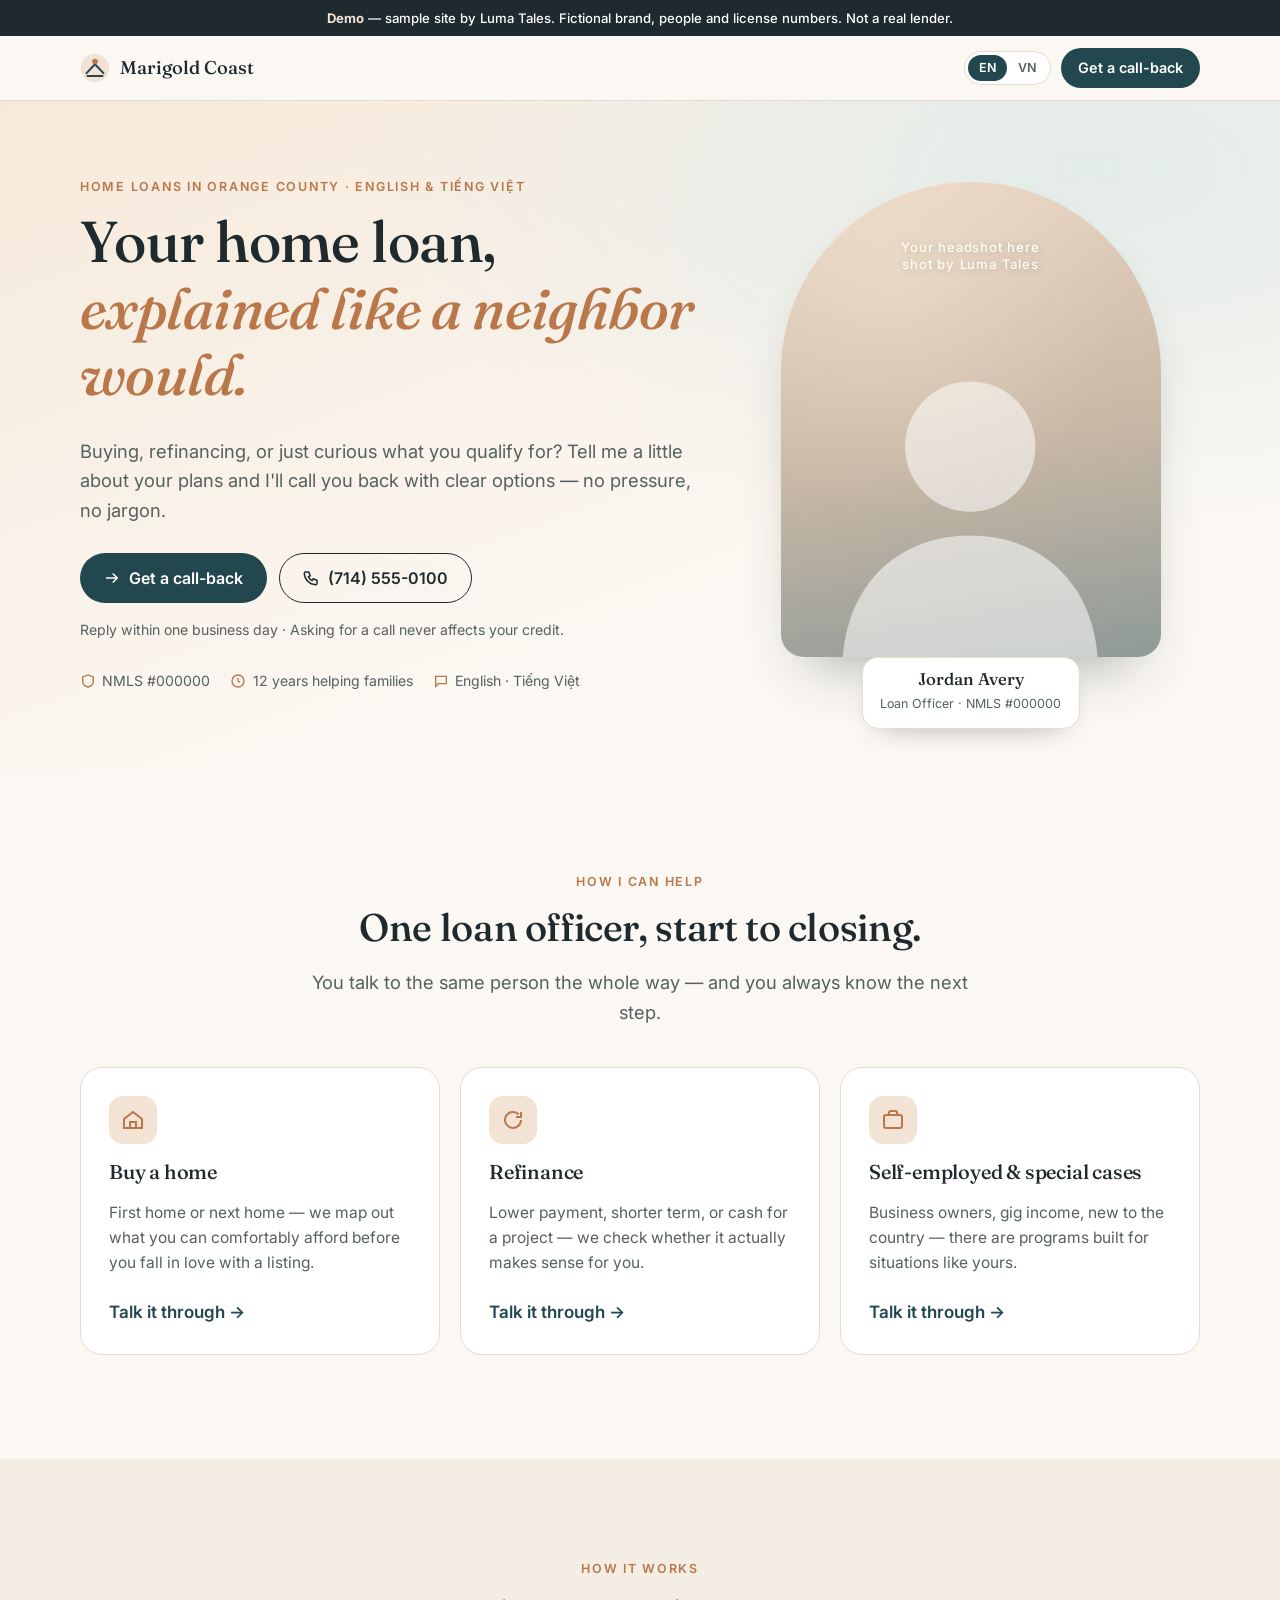
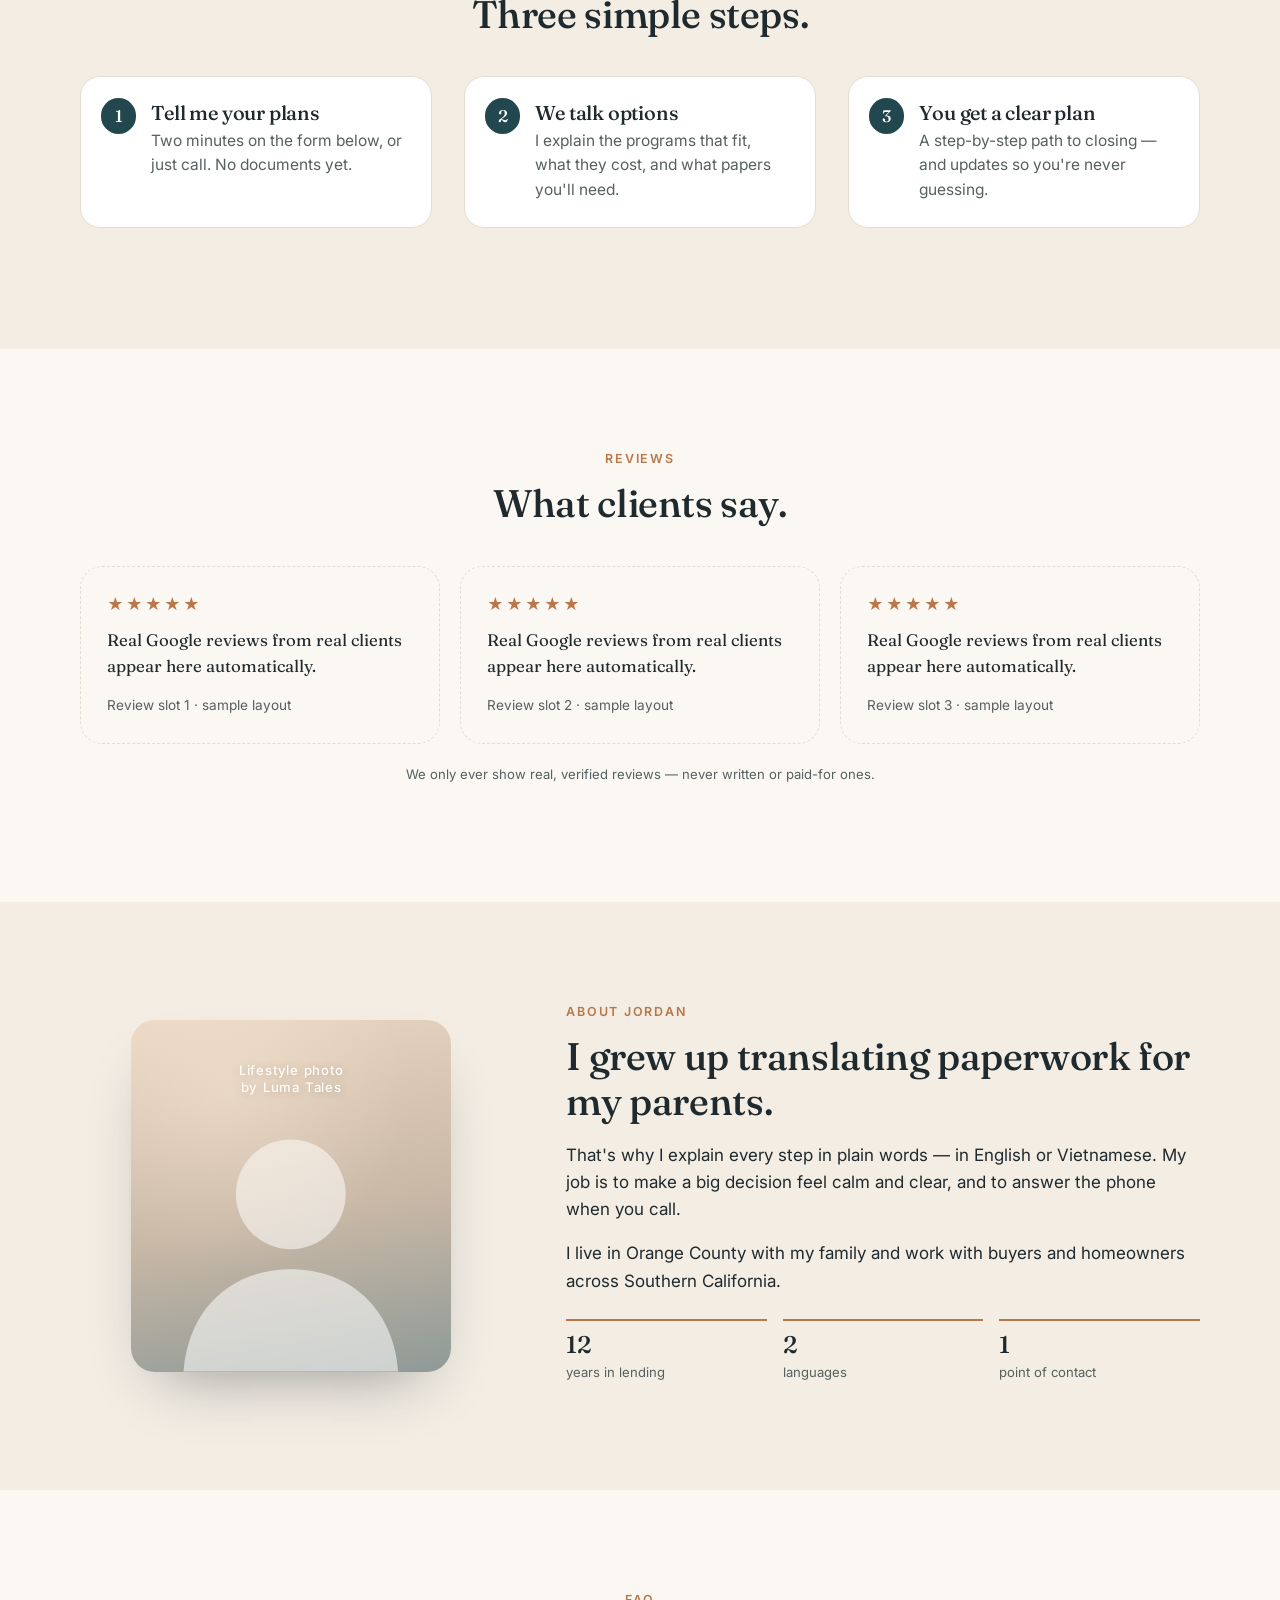
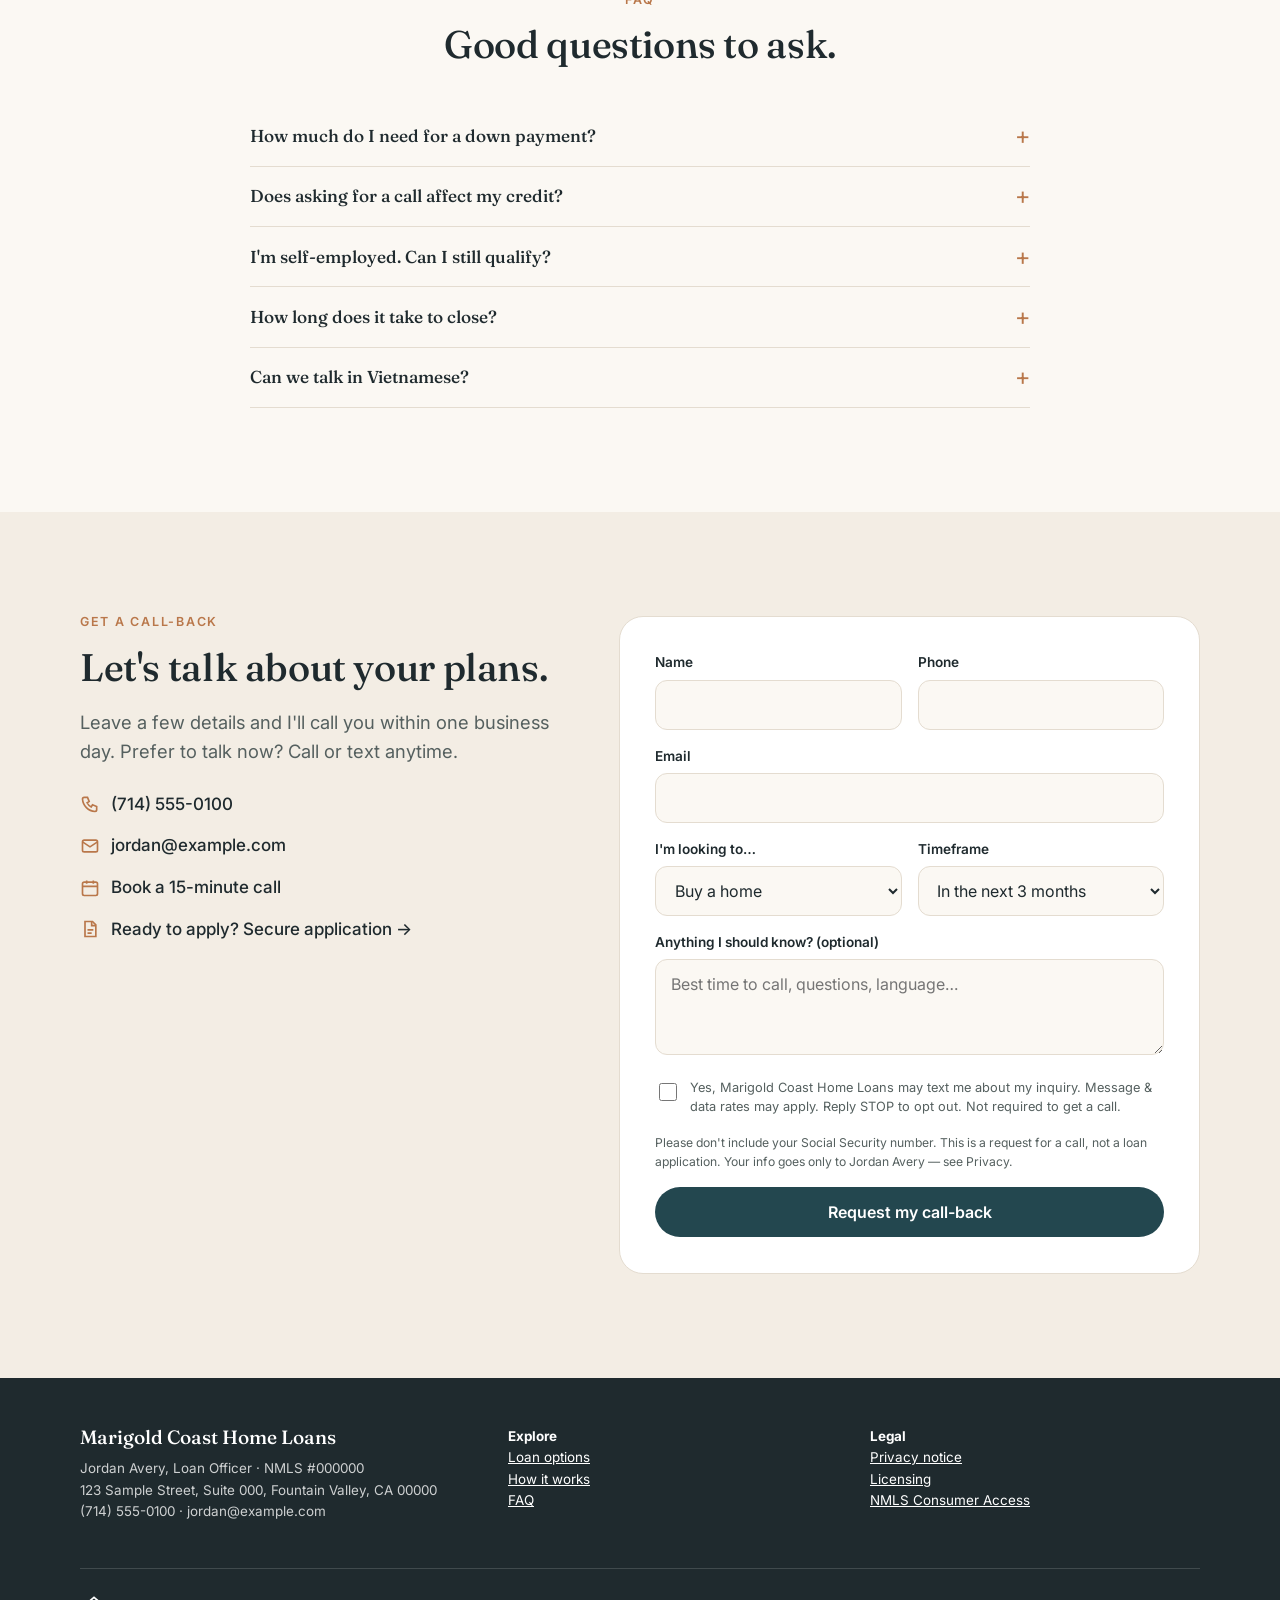
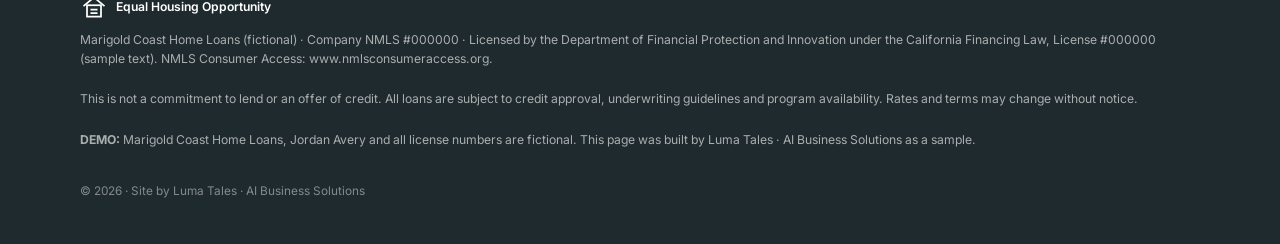
==== public/index.html @ db177642 "Serve as static assets from public/ (wrangler.jsonc) Co-Authored-By: Claude Fable 5.1 <noreply@anthr" ====
<!DOCTYPE html>
<html lang="en" data-theme="coast" data-demo="true">
<head>
<meta charset="utf-8">
<meta name="viewport" content="width=device-width, initial-scale=1">
<title>Demo — Mortgage Loan Officer Landing Page | Luma Tales Website Studio</title>
<meta name="description" content="Sample mortgage loan officer landing page built by Luma Tales · AI Business Solutions. Fictional brand, for demonstration only.">
<meta name="robots" content="noindex, nofollow">
<meta name="author" content="Luma Tales · AI Business Solutions">
<meta name="copyright" content="© 2026 Luma Tales">
<meta property="og:title" content="Demo mortgage landing page — Luma Tales Website Studio">
<meta property="og:description" content="Sample site for a fictional loan officer. Mobile-first, bilingual, lead-ready.">
<meta name="theme-color" content="#23474F">
<link rel="preconnect" href="https://fonts.googleapis.com">
<link rel="preconnect" href="https://fonts.gstatic.com" crossorigin>
<link rel="stylesheet" href="https://fonts.googleapis.com/css2?family=Fraunces:ital,opsz,wght@0,9..144,400;0,9..144,500;1,9..144,400&family=Inter:wght@400;500;600&display=swap">
<link rel="stylesheet" href="assets/luma-kit.css">
<script type="application/ld+json">
{"@context":"https://schema.org","@type":"FAQPage","mainEntity":[
 {"@type":"Question","name":"How much do I need for a down payment?","acceptedAnswer":{"@type":"Answer","text":"It depends on the loan program. Some programs allow low down payments for qualified buyers; we compare options on a call."}},
 {"@type":"Question","name":"Does a call-back request affect my credit?","acceptedAnswer":{"@type":"Answer","text":"No. Asking for a call does not pull your credit."}},
 {"@type":"Question","name":"I'm self-employed. Can I still qualify?","acceptedAnswer":{"@type":"Answer","text":"Often, yes. There are programs designed for business owners and non-traditional income."}}
]}
</script>
</head>
<body class="has-action-bar">

<div class="demo-banner" role="note"><strong>Demo</strong> — sample site by Luma Tales. Fictional brand, people and license numbers. Not a real lender.</div>

<!-- ========== HEADER ========== -->
<header class="site-header">
  <div class="wrap">
    <a class="logo" href="#top" aria-label="Marigold Coast Home Loans — home">
      <svg viewBox="0 0 32 32" fill="none" aria-hidden="true"><circle cx="16" cy="16" r="15" fill="#F2E3D5"/><path d="M7 21.5 16 12l9 9.5" stroke="#23474F" stroke-width="2.2" stroke-linecap="round" stroke-linejoin="round"/><circle cx="16" cy="9" r="3" fill="#B9774A"/><path d="M8 24.5h16" stroke="#23474F" stroke-width="2.2" stroke-linecap="round"/></svg>
      <span>Marigold Coast</span>
    </a>
    <div class="header-actions">
      <div class="lang-toggle" role="group" aria-label="Language">
        <button type="button" data-lang="en" aria-pressed="true">EN</button>
        <button type="button" data-lang="vi" aria-pressed="false">VN</button>
      </div>
      <a class="btn btn--primary btn--sm" href="#contact" data-track="cta_callback" data-place="header" data-i18n="nav_cta">Get a call-back</a>
    </div>
  </div>
</header>

<main id="top">
<!-- ========== HERO ========== -->
<section class="hero">
  <div class="wrap">
    <div>
      <span class="eyebrow" data-i18n="hero_eyebrow">Home loans in Orange County · English &amp; Tiếng Việt</span>
      <h1 data-i18n="hero_h1">Your home loan, <em>explained like a neighbor would.</em></h1>
      <p class="lead" data-i18n="hero_lead">Buying, refinancing, or just curious what you qualify for? Tell me a little about your plans and I'll call you back with clear options — no pressure, no jargon.</p>
      <div class="btn-row">
        <a class="btn btn--primary" href="#contact" data-track="cta_callback" data-place="hero">
          <svg viewBox="0 0 24 24" fill="none" stroke="currentColor" stroke-width="2" aria-hidden="true"><path d="M4 12h14M13 6l6 6-6 6"/></svg>
          <span data-i18n="cta_callback">Get a call-back</span>
        </a>
        <a class="btn btn--ghost" href="tel:+17145550100" data-track="call" data-place="hero">
          <svg viewBox="0 0 24 24" fill="none" stroke="currentColor" stroke-width="2" aria-hidden="true"><path d="M5 4h4l2 5-2.5 1.5a11 11 0 0 0 5 5L15 13l5 2v4a2 2 0 0 1-2 2A16 16 0 0 1 3 6a2 2 0 0 1 2-2"/></svg>
          <span>(714) 555-0100</span>
        </a>
      </div>
      <p class="hero-note" data-i18n="hero_note">Reply within one business day · Asking for a call never affects your credit.</p>
      <div class="trust-row">
        <span><svg viewBox="0 0 24 24" fill="none" stroke="currentColor" stroke-width="2" aria-hidden="true"><path d="M12 3 4 6v6c0 5 3.5 8 8 9 4.5-1 8-4 8-9V6z"/></svg> NMLS #000000</span>
        <span><svg viewBox="0 0 24 24" fill="none" stroke="currentColor" stroke-width="2" aria-hidden="true"><circle cx="12" cy="12" r="9"/><path d="M12 7v5l3 2"/></svg> <span data-i18n="trust_years">12 years helping families</span></span>
        <span><svg viewBox="0 0 24 24" fill="none" stroke="currentColor" stroke-width="2" aria-hidden="true"><path d="M4 5h16v11H8l-4 4z"/></svg> English · Tiếng Việt</span>
      </div>
    </div>

    <div class="portrait-wrap">
      <div class="portrait" role="img" aria-label="Headshot placeholder — photographed by Luma Tales">
        <div class="ph">
          <svg viewBox="0 0 200 220" fill="currentColor" aria-hidden="true"><circle cx="100" cy="78" r="44"/><path d="M14 220c4-52 40-82 86-82s82 30 86 82z"/></svg>
        </div>
        <div class="ph-label" data-i18n="ph_label">Your headshot here<br>shot by Luma Tales</div>
      </div>
      <div class="name-card"><strong>Jordan Avery</strong><small data-i18n="name_role">Loan Officer · NMLS #000000</small></div>
    </div>
  </div>
</section>

<!-- ========== SERVICES ========== -->
<section class="section" id="services">
  <div class="wrap">
    <div class="center reveal">
      <span class="eyebrow" data-i18n="svc_eyebrow">How I can help</span>
      <h2 data-i18n="svc_h2">One loan officer, start to closing.</h2>
      <p class="lead" data-i18n="svc_lead">You talk to the same person the whole way — and you always know the next step.</p>
    </div>
    <div class="cards">
      <article class="card reveal">
        <div class="icon"><svg viewBox="0 0 24 24" fill="none" stroke="currentColor" stroke-width="2" aria-hidden="true"><path d="M3 11 12 4l9 7v9H3z"/><path d="M9 20v-6h6v6"/></svg></div>
        <h3 data-i18n="c1_h">Buy a home</h3>
        <p data-i18n="c1_p">First home or next home — we map out what you can comfortably afford before you fall in love with a listing.</p>
        <a href="#contact" data-track="card_buy" data-i18n="c_link">Talk it through →</a>
      </article>
      <article class="card reveal">
        <div class="icon"><svg viewBox="0 0 24 24" fill="none" stroke="currentColor" stroke-width="2" aria-hidden="true"><path d="M20 12a8 8 0 1 1-2.3-5.7"/><path d="M20 4v5h-5"/></svg></div>
        <h3 data-i18n="c2_h">Refinance</h3>
        <p data-i18n="c2_p">Lower payment, shorter term, or cash for a project — we check whether it actually makes sense for you.</p>
        <a href="#contact" data-track="card_refi" data-i18n="c_link">Talk it through →</a>
      </article>
      <article class="card reveal">
        <div class="icon"><svg viewBox="0 0 24 24" fill="none" stroke="currentColor" stroke-width="2" aria-hidden="true"><rect x="3" y="7" width="18" height="13" rx="2"/><path d="M8 7V5a2 2 0 0 1 2-2h4a2 2 0 0 1 2 2v2"/></svg></div>
        <h3 data-i18n="c3_h">Self-employed &amp; special cases</h3>
        <p data-i18n="c3_p">Business owners, gig income, new to the country — there are programs built for situations like yours.</p>
        <a href="#contact" data-track="card_self" data-i18n="c_link">Talk it through →</a>
      </article>
    </div>
  </div>
</section>

<!-- ========== HOW IT WORKS ========== -->
<section class="section section--alt" id="how">
  <div class="wrap">
    <div class="center reveal">
      <span class="eyebrow" data-i18n="how_eyebrow">How it works</span>
      <h2 data-i18n="how_h2">Three simple steps.</h2>
    </div>
    <ol class="steps">
      <li class="reveal"><h3 data-i18n="s1_h">Tell me your plans</h3><p data-i18n="s1_p">Two minutes on the form below, or just call. No documents yet.</p></li>
      <li class="reveal"><h3 data-i18n="s2_h">We talk options</h3><p data-i18n="s2_p">I explain the programs that fit, what they cost, and what papers you'll need.</p></li>
      <li class="reveal"><h3 data-i18n="s3_h">You get a clear plan</h3><p data-i18n="s3_p">A step-by-step path to closing — and updates so you're never guessing.</p></li>
    </ol>
  </div>
</section>

<!-- ========== REVIEWS ========== -->
<section class="section" id="reviews">
  <div class="wrap">
    <div class="center reveal">
      <span class="eyebrow" data-i18n="rev_eyebrow">Reviews</span>
      <h2 data-i18n="rev_h2">What clients say.</h2>
    </div>
    <div class="reviews">
      <figure class="review review--placeholder reveal"><div class="stars" aria-hidden="true">★★★★★</div><blockquote data-i18n="rev_ph">Real Google reviews from real clients appear here automatically.</blockquote><figcaption data-i18n="rev_cap">Review slot 1 · sample layout</figcaption></figure>
      <figure class="review review--placeholder reveal"><div class="stars" aria-hidden="true">★★★★★</div><blockquote data-i18n="rev_ph">Real Google reviews from real clients appear here automatically.</blockquote><figcaption data-i18n="rev_cap2">Review slot 2 · sample layout</figcaption></figure>
      <figure class="review review--placeholder reveal"><div class="stars" aria-hidden="true">★★★★★</div><blockquote data-i18n="rev_ph">Real Google reviews from real clients appear here automatically.</blockquote><figcaption data-i18n="rev_cap3">Review slot 3 · sample layout</figcaption></figure>
    </div>
    <p class="review-note center" data-i18n="rev_note">We only ever show real, verified reviews — never written or paid-for ones.</p>
  </div>
</section>

<!-- ========== ABOUT ========== -->
<section class="section section--alt" id="about">
  <div class="wrap about">
    <div class="portrait reveal" role="img" aria-label="Second photo placeholder">
      <div class="ph"><svg viewBox="0 0 200 220" fill="currentColor" aria-hidden="true"><circle cx="100" cy="78" r="44"/><path d="M14 220c4-52 40-82 86-82s82 30 86 82z"/></svg></div>
      <div class="ph-label" data-i18n="ph_label2">Lifestyle photo<br>by Luma Tales</div>
    </div>
    <div class="reveal">
      <span class="eyebrow" data-i18n="about_eyebrow">About Jordan</span>
      <h2 data-i18n="about_h2">I grew up translating paperwork for my parents.</h2>
      <p data-i18n="about_p1">That's why I explain every step in plain words — in English or Vietnamese. My job is to make a big decision feel calm and clear, and to answer the phone when you call.</p>
      <p data-i18n="about_p2">I live in Orange County with my family and work with buyers and homeowners across Southern California.</p>
      <div class="facts">
        <div><strong>12</strong><span data-i18n="f1">years in lending</span></div>
        <div><strong>2</strong><span data-i18n="f2">languages</span></div>
        <div><strong>1</strong><span data-i18n="f3">point of contact</span></div>
      </div>
    </div>
  </div>
</section>

<!-- ========== FAQ ========== -->
<section class="section" id="faq">
  <div class="wrap">
    <div class="center reveal">
      <span class="eyebrow">FAQ</span>
      <h2 data-i18n="faq_h2">Good questions to ask.</h2>
    </div>
    <div class="faq">
      <details><summary data-i18n="q1">How much do I need for a down payment?</summary><p data-i18n="a1">It depends on the loan program. Some programs allow low down payments for qualified buyers. We'll compare your options on a short call.</p></details>
      <details><summary data-i18n="q2">Does asking for a call affect my credit?</summary><p data-i18n="a2">No. Requesting a call-back doesn't pull your credit. If you decide to apply later, I'll tell you before anything is checked.</p></details>
      <details><summary data-i18n="q3">I'm self-employed. Can I still qualify?</summary><p data-i18n="a3">Often, yes. There are programs designed for business owners and non-traditional income. Bring your questions — we'll sort out what's realistic.</p></details>
      <details><summary data-i18n="q4">How long does it take to close?</summary><p data-i18n="a4">Many purchases close in about 30 days once a complete file is in, but every file is different. You'll get a timeline on day one.</p></details>
      <details><summary data-i18n="q5">Can we talk in Vietnamese?</summary><p data-i18n="a5">Yes — every call, email and document walkthrough can be in Vietnamese or English, whichever you prefer.</p></details>
    </div>
  </div>
</section>

<!-- ========== CONTACT ========== -->
<section class="section section--alt" id="contact">
  <div class="wrap contact">
    <div class="reveal">
      <span class="eyebrow" data-i18n="ct_eyebrow">Get a call-back</span>
      <h2 data-i18n="ct_h2">Let's talk about your plans.</h2>
      <p class="lead" data-i18n="ct_lead">Leave a few details and I'll call you within one business day. Prefer to talk now? Call or text anytime.</p>
      <div class="contact-direct">
        <a href="tel:+17145550100" data-track="call" data-place="contact"><svg viewBox="0 0 24 24" fill="none" stroke="currentColor" stroke-width="2" aria-hidden="true"><path d="M5 4h4l2 5-2.5 1.5a11 11 0 0 0 5 5L15 13l5 2v4a2 2 0 0 1-2 2A16 16 0 0 1 3 6a2 2 0 0 1 2-2"/></svg>(714) 555-0100</a>
        <a href="mailto:jordan@example.com" data-track="email" data-place="contact"><svg viewBox="0 0 24 24" fill="none" stroke="currentColor" stroke-width="2" aria-hidden="true"><rect x="3" y="5" width="18" height="14" rx="2"/><path d="m3 7 9 6 9-6"/></svg>jordan@example.com</a>
        <a href="#contact" data-track="book" data-place="contact"><svg viewBox="0 0 24 24" fill="none" stroke="currentColor" stroke-width="2" aria-hidden="true"><rect x="3" y="5" width="18" height="16" rx="2"/><path d="M3 10h18M8 3v4M16 3v4"/></svg><span data-i18n="book">Book a 15-minute call</span></a>
        <a href="#contact" data-track="apply" data-place="contact"><svg viewBox="0 0 24 24" fill="none" stroke="currentColor" stroke-width="2" aria-hidden="true"><path d="M6 3h9l4 4v14H6z"/><path d="M14 3v5h5M9 13h7M9 17h5"/></svg><span data-i18n="apply">Ready to apply? Secure application →</span></a>
      </div>
    </div>

    <form class="form reveal" data-luma-form action="https://api.web3forms.com/submit" method="POST" novalidate
          data-ok="Thanks — Jordan will call you within one business day." data-err="Something went wrong. Please call (714) 555-0100.">
      <input type="hidden" name="access_key" value="DEMO">
      <input type="hidden" name="subject" value="New website lead — Marigold Coast (demo)">
      <div class="hp" aria-hidden="true"><input type="text" name="botcheck" tabindex="-1" autocomplete="off"></div>
      <div class="row">
        <div class="field"><label for="f-name" data-i18n="l_name">Name</label><input id="f-name" name="name" autocomplete="name" required></div>
        <div class="field"><label for="f-phone" data-i18n="l_phone">Phone</label><input id="f-phone" name="phone" type="tel" autocomplete="tel" required></div>
      </div>
      <div class="field"><label for="f-email" data-i18n="l_email">Email</label><input id="f-email" name="email" type="email" autocomplete="email" required></div>
      <div class="row">
        <div class="field"><label for="f-goal" data-i18n="l_goal">I'm looking to…</label>
          <select id="f-goal" name="goal">
            <option value="buy" data-i18n="o_buy">Buy a home</option>
            <option value="refinance" data-i18n="o_refi">Refinance</option>
            <option value="exploring" data-i18n="o_explore">Just exploring</option>
          </select></div>
        <div class="field"><label for="f-when" data-i18n="l_when">Timeframe</label>
          <select id="f-when" name="timeframe">
            <option data-i18n="o_now">In the next 3 months</option>
            <option data-i18n="o_later">3–6 months</option>
            <option data-i18n="o_unsure">Not sure yet</option>
          </select></div>
      </div>
      <div class="field"><label for="f-msg" data-i18n="l_msg">Anything I should know? (optional)</label><textarea id="f-msg" name="message" data-i18n-ph="ph_msg" placeholder="Best time to call, questions, language…"></textarea></div>
      <label class="check"><input type="checkbox" name="sms_consent" value="yes"><span data-i18n="tcpa">Yes, Marigold Coast Home Loans may text me about my inquiry. Message &amp; data rates may apply. Reply STOP to opt out. Not required to get a call.</span></label>
      <p class="fine" data-i18n="form_fine">Please don't include your Social Security number. This is a request for a call, not a loan application. Your info goes only to Jordan Avery — see Privacy.</p>
      <button class="btn btn--primary" type="submit" data-i18n="submit">Request my call-back</button>
      <div class="form-status" aria-live="polite"></div>
    </form>
  </div>
</section>
</main>

<!-- ========== FOOTER (mortgage compliance template) ========== -->
<footer class="site-footer">
  <div class="wrap">
    <div class="footer-grid">
      <div>
        <div class="footer-brand">Marigold Coast Home Loans</div>
        <p>Jordan Avery, Loan Officer · NMLS #000000<br>123 Sample Street, Suite 000, Fountain Valley, CA 00000<br>(714) 555-0100 · jordan@example.com</p>
      </div>
      <div>
        <p><strong style="color:#fff" data-i18n="ft_explore">Explore</strong><br><a href="#services" data-i18n="ft_s">Loan options</a><br><a href="#how" data-i18n="ft_h">How it works</a><br><a href="#faq">FAQ</a></p>
      </div>
      <div>
        <p><strong style="color:#fff" data-i18n="ft_legal">Legal</strong><br><a href="#contact" data-i18n="ft_priv">Privacy notice</a><br><a href="#contact" data-i18n="ft_lic">Licensing</a><br><a href="https://www.nmlsconsumeraccess.org" rel="noopener">NMLS Consumer Access</a></p>
      </div>
    </div>
    <div class="compliance">
      <span class="ehl"><svg viewBox="0 0 32 32" fill="none" stroke="currentColor" stroke-width="2" aria-hidden="true"><path d="M4 15 16 5l12 10"/><rect x="8" y="14" width="16" height="13"/><path d="M12 19h8M12 23h8"/></svg> Equal Housing Opportunity</span>
      <p>Marigold Coast Home Loans (fictional) · Company NMLS #000000 · Licensed by the Department of Financial Protection and Innovation under the California Financing Law, License #000000 (sample text). NMLS Consumer Access: www.nmlsconsumeraccess.org.</p>
      <p>This is not a commitment to lend or an offer of credit. All loans are subject to credit approval, underwriting guidelines and program availability. Rates and terms may change without notice.</p>
      <p><strong>DEMO:</strong> Marigold Coast Home Loans, Jordan Avery and all license numbers are fictional. This page was built by Luma Tales · AI Business Solutions as a sample.</p>
    </div>
    <p class="credit">© <span data-year>2026</span> · Site by Luma Tales · AI Business Solutions</p>
  </div>
</footer>

<!-- Sticky mobile actions -->
<nav class="action-bar" aria-label="Quick actions">
  <a class="btn btn--ghost" href="tel:+17145550100" data-track="call" data-place="sticky"><span data-i18n="bar_call">Call</span></a>
  <a class="btn btn--primary" href="#contact" data-track="cta_callback" data-place="sticky"><span data-i18n="bar_cb">Get a call-back</span></a>
</nav>

<script>
/* Vietnamese copy — keys match data-i18n. English stays in the HTML. */
window.LUMA_VI = {
  nav_cta: "Nhờ gọi lại",
  hero_eyebrow: "Vay mua nhà tại Orange County · English &amp; Tiếng Việt",
  hero_h1: "Khoản vay mua nhà, <em>giải thích rõ như người nhà.</em>",
  hero_lead: "Mua nhà, refinance, hay chỉ muốn biết mình đủ điều kiện tới đâu? Để lại vài thông tin, tôi sẽ gọi lại và giải thích các lựa chọn thật rõ ràng — không ép, không thuật ngữ khó hiểu.",
  cta_callback: "Nhờ gọi lại",
  hero_note: "Trả lời trong 1 ngày làm việc · Nhờ gọi lại không ảnh hưởng điểm tín dụng.",
  trust_years: "12 năm đồng hành cùng các gia đình",
  ph_label: "Ảnh chân dung của bạn<br>chụp bởi Luma Tales",
  name_role: "Chuyên viên cho vay · NMLS #000000",
  svc_eyebrow: "Tôi có thể giúp gì",
  svc_h2: "Một người lo cho bạn, từ đầu tới ngày ký.",
  svc_lead: "Bạn làm việc với cùng một người suốt quá trình — và luôn biết bước tiếp theo.",
  c1_h: "Mua nhà", c1_p: "Căn đầu tiên hay căn kế tiếp — tính rõ khả năng chi trả thoải mái trước khi bạn ưng một căn.",
  c2_h: "Refinance", c2_p: "Giảm tiền hàng tháng, rút ngắn kỳ hạn, hay rút tiền làm việc khác — xem có thật sự có lợi cho bạn không.",
  c3_h: "Tự kinh doanh &amp; trường hợp đặc biệt", c3_p: "Chủ tiệm, thu nhập tự do, mới qua Mỹ — có những chương trình dành riêng cho trường hợp như bạn.",
  c_link: "Nói chuyện thử →",
  how_eyebrow: "Cách làm việc", how_h2: "Ba bước đơn giản.",
  s1_h: "Cho biết kế hoạch", s1_p: "Hai phút điền form bên dưới, hoặc gọi luôn. Chưa cần giấy tờ.",
  s2_h: "Bàn các lựa chọn", s2_p: "Tôi giải thích chương trình phù hợp, chi phí, và giấy tờ cần chuẩn bị.",
  s3_h: "Có kế hoạch rõ ràng", s3_p: "Từng bước tới ngày ký — có cập nhật để bạn không phải đoán.",
  rev_eyebrow: "Đánh giá", rev_h2: "Khách hàng nói gì.",
  rev_ph: "Đánh giá Google thật từ khách thật sẽ tự hiện ở đây.",
  rev_cap: "Ô đánh giá 1 · bố cục mẫu", rev_cap2: "Ô đánh giá 2 · bố cục mẫu", rev_cap3: "Ô đánh giá 3 · bố cục mẫu",
  rev_note: "Chúng tôi chỉ hiện đánh giá thật, đã xác minh — không bao giờ viết hộ hay mua.",
  ph_label2: "Ảnh đời thường<br>chụp bởi Luma Tales",
  about_eyebrow: "Về Jordan", about_h2: "Tôi lớn lên bằng việc dịch giấy tờ cho ba mẹ.",
  about_p1: "Vì vậy tôi giải thích từng bước bằng lời dễ hiểu — tiếng Anh hay tiếng Việt đều được. Việc của tôi là làm cho một quyết định lớn trở nên nhẹ nhàng, rõ ràng, và luôn bắt máy khi bạn gọi.",
  about_p2: "Tôi sống ở Orange County cùng gia đình và làm việc với người mua nhà, chủ nhà khắp Nam California.",
  f1: "năm trong ngành", f2: "ngôn ngữ", f3: "người liên lạc duy nhất",
  faq_h2: "Những câu nên hỏi.",
  q1: "Cần bao nhiêu tiền trả trước?", a1: "Tùy chương trình vay. Có chương trình cho phép trả trước ít với người đủ điều kiện. Mình sẽ so sánh các lựa chọn trong một cuộc gọi ngắn.",
  q2: "Nhờ gọi lại có ảnh hưởng điểm tín dụng không?", a2: "Không. Nhờ gọi lại không kéo tín dụng. Nếu sau này bạn quyết định nộp đơn, tôi sẽ báo trước khi kiểm tra gì.",
  q3: "Tôi tự kinh doanh, có vay được không?", a3: "Thường là được. Có chương trình dành cho chủ doanh nghiệp và thu nhập không cố định. Cứ hỏi — mình sẽ xem điều gì thực tế.",
  q4: "Bao lâu thì xong?", a4: "Nhiều hồ sơ mua nhà xong khoảng 30 ngày khi đủ giấy tờ, nhưng mỗi hồ sơ mỗi khác. Bạn sẽ có lịch trình ngay ngày đầu.",
  q5: "Có nói tiếng Việt được không?", a5: "Được — mọi cuộc gọi, email và phần giải thích giấy tờ đều có thể bằng tiếng Việt hoặc tiếng Anh, tùy bạn.",
  ct_eyebrow: "Nhờ gọi lại", ct_h2: "Cùng nói về kế hoạch của bạn.",
  ct_lead: "Để lại vài thông tin, tôi gọi lại trong 1 ngày làm việc. Muốn nói ngay? Gọi hoặc nhắn tin bất cứ lúc nào.",
  book: "Đặt lịch gọi 15 phút", apply: "Sẵn sàng nộp đơn? Đơn bảo mật →",
  l_name: "Họ tên", l_phone: "Điện thoại", l_email: "Email", l_goal: "Tôi muốn…", l_when: "Thời gian",
  o_buy: "Mua nhà", o_refi: "Refinance", o_explore: "Chỉ tìm hiểu", o_now: "Trong 3 tháng tới", o_later: "3–6 tháng", o_unsure: "Chưa chắc",
  l_msg: "Có gì tôi nên biết không? (không bắt buộc)", ph_msg: "Giờ tiện gọi, câu hỏi, ngôn ngữ…",
  tcpa: "Đồng ý, Marigold Coast Home Loans có thể nhắn tin cho tôi về yêu cầu này. Có thể tốn phí tin nhắn/dữ liệu. Trả lời STOP để ngừng. Không bắt buộc để được gọi lại.",
  form_fine: "Xin đừng ghi số An Sinh Xã Hội. Đây là yêu cầu gọi lại, không phải đơn vay. Thông tin chỉ gửi tới Jordan Avery — xem Quyền riêng tư.",
  submit: "Gửi yêu cầu gọi lại",
  ft_explore: "Khám phá", ft_s: "Các loại vay", ft_h: "Cách làm việc", ft_legal: "Pháp lý", ft_priv: "Quyền riêng tư", ft_lic: "Giấy phép",
  bar_call: "Gọi", bar_cb: "Nhờ gọi lại"
};
</script>
<script src="assets/luma-kit.js"></script>
</body>
</html>
---- public/assets/luma-kit.css ----
/* ==========================================================================
   Luma Tales Website Kit — luma-kit.css v1 (30 Oct 2026)
   Reusable blocks for small-business landing pages. Mobile-first.
   Themes: set <html data-theme="coast|classic|sage">. Swap tokens per client.
   ========================================================================== */

/* ---------- 1. Theme tokens ---------- */
:root,
[data-theme="coast"] {            /* Look A — warm, film light-and-airy (Steven's photo look) */
  --bg: #FBF8F3;
  --bg-alt: #F3EDE4;
  --surface: #FFFFFF;
  --ink: #1F2A2E;
  --ink-soft: #55605F;
  --line: #E4DCD0;
  --brand: #23474F;               /* deep sea teal = trust */
  --brand-ink: #FFFFFF;
  --accent: #B9774A;              /* warm sunset clay */
  --accent-soft: #F2E3D5;
  --hero-a: #F6E9DA;
  --hero-b: #E3ECEA;
  --font-display: "Fraunces", Georgia, "Times New Roman", serif;
  --font-body: "Inter", system-ui, -apple-system, "Segoe UI", Roboto, sans-serif;
}
[data-theme="classic"] {          /* Look B — navy + white, banker-classic */
  --bg: #FFFFFF;
  --bg-alt: #F4F6FA;
  --surface: #FFFFFF;
  --ink: #14213D;
  --ink-soft: #4A5568;
  --line: #E2E8F0;
  --brand: #14213D;
  --brand-ink: #FFFFFF;
  --accent: #C9A227;
  --accent-soft: #FBF3D9;
  --hero-a: #EEF2F8;
  --hero-b: #FFFFFF;
}
[data-theme="sage"] {             /* Look C — modern charcoal + sage */
  --bg: #F7F8F5;
  --bg-alt: #ECEFE8;
  --surface: #FFFFFF;
  --ink: #222624;
  --ink-soft: #5B625E;
  --line: #DCE1D8;
  --brand: #2F3B35;
  --brand-ink: #FFFFFF;
  --accent: #7E9C82;
  --accent-soft: #E3ECE3;
  --hero-a: #E9EEE6;
  --hero-b: #F7F8F5;
}

/* ---------- 2. Base ---------- */
*, *::before, *::after { box-sizing: border-box; }
html { -webkit-text-size-adjust: 100%; scroll-behavior: smooth; }
@media (prefers-reduced-motion: reduce) { html { scroll-behavior: auto; } * { transition: none !important; animation: none !important; } }
body {
  margin: 0; background: var(--bg); color: var(--ink);
  font: 400 17px/1.6 var(--font-body);
  -webkit-font-smoothing: antialiased;
}
img, svg { max-width: 100%; display: block; }
a { color: var(--brand); }
h1, h2, h3 { font-family: var(--font-display); font-weight: 500; line-height: 1.15; letter-spacing: -0.01em; margin: 0 0 .5em; }
h1 { font-size: clamp(2.1rem, 6.5vw, 3.6rem); }
h2 { font-size: clamp(1.6rem, 4.5vw, 2.4rem); }
h3 { font-size: 1.25rem; }
p { margin: 0 0 1em; }
.wrap { width: min(1120px, 100% - 2.5rem); margin-inline: auto; }
.section { padding: clamp(3.5rem, 9vw, 6.5rem) 0; }
.section--alt { background: var(--bg-alt); }
.eyebrow { font: 600 .78rem/1 var(--font-body); letter-spacing: .14em; text-transform: uppercase; color: var(--accent); margin-bottom: 1rem; display: block; }
.lead { font-size: 1.15rem; color: var(--ink-soft); max-width: 38em; }
.center { text-align: center; } .center .lead { margin-inline: auto; }
.sr-only { position: absolute; width: 1px; height: 1px; overflow: hidden; clip: rect(0 0 0 0); white-space: nowrap; }
:focus-visible { outline: 3px solid var(--accent); outline-offset: 3px; border-radius: 4px; }

/* ---------- 3. Demo banner (remove for real clients) ---------- */
.demo-banner { background: var(--ink); color: #fff; text-align: center; font: 500 .82rem/1.4 var(--font-body); padding: .55rem 1rem; }
.demo-banner strong { color: var(--accent-soft); }

/* ---------- 4. Header + language toggle ---------- */
.site-header { position: sticky; top: 0; z-index: 50; background: color-mix(in srgb, var(--bg) 88%, transparent); backdrop-filter: blur(10px); border-bottom: 1px solid var(--line); }
.site-header .wrap { display: flex; align-items: center; justify-content: space-between; gap: 1rem; min-height: 64px; }
.logo { display: flex; align-items: center; gap: .6rem; text-decoration: none; color: var(--ink); font: 500 1.15rem/1 var(--font-display); }
.logo svg { width: 30px; height: 30px; }
.header-actions { display: flex; align-items: center; gap: .6rem; }
.lang-toggle { display: inline-flex; border: 1px solid var(--line); border-radius: 999px; padding: 3px; background: var(--surface); }
.lang-toggle button { border: 0; background: transparent; font: 600 .78rem/1 var(--font-body); padding: .45rem .7rem; border-radius: 999px; cursor: pointer; color: var(--ink-soft); }
.lang-toggle button[aria-pressed="true"] { background: var(--brand); color: var(--brand-ink); }

/* ---------- 5. Buttons (Apply / Book / Call) ---------- */
.btn { display: inline-flex; align-items: center; justify-content: center; gap: .5rem; min-height: 50px; padding: .8rem 1.4rem; border-radius: 999px; border: 1.5px solid transparent; font: 600 1rem/1 var(--font-body); text-decoration: none; cursor: pointer; transition: transform .15s ease, box-shadow .15s ease, background .15s ease; }
.btn svg { width: 18px; height: 18px; }
.btn:hover { transform: translateY(-1px); box-shadow: 0 8px 20px -10px rgb(0 0 0 / .35); }
.btn--primary { background: var(--brand); color: var(--brand-ink); }
.btn--accent  { background: var(--accent); color: #fff; }
.btn--ghost   { background: transparent; color: var(--ink); border-color: var(--ink); }
.btn--sm { min-height: 40px; padding: .55rem 1rem; font-size: .9rem; white-space: nowrap; }
@media (max-width: 520px) { .site-header .btn--sm { display: none; } }
.btn-row { display: flex; flex-wrap: wrap; gap: .75rem; }

/* Sticky mobile action bar */
.action-bar { position: fixed; inset: auto 0 0 0; z-index: 60; display: grid; grid-template-columns: 1fr 1fr; gap: .5rem; padding: .6rem .75rem calc(.6rem + env(safe-area-inset-bottom)); background: var(--surface); border-top: 1px solid var(--line); box-shadow: 0 -8px 24px -16px rgb(0 0 0 / .3); }
.action-bar .btn { min-height: 48px; }
@media (min-width: 860px) { .action-bar { display: none; } }
body.has-action-bar { padding-bottom: 76px; }
@media (min-width: 860px) { body.has-action-bar { padding-bottom: 0; } }

/* ---------- 6. Hero + one CTA ---------- */
.hero { position: relative; overflow: hidden; background: radial-gradient(1200px 600px at 85% 10%, var(--hero-b), transparent 60%), linear-gradient(160deg, var(--hero-a), var(--bg) 70%); }
.hero .wrap { display: grid; gap: 2.5rem; align-items: center; padding: clamp(2.5rem, 7vw, 5rem) 0; }
@media (min-width: 860px) { .hero .wrap { grid-template-columns: 1.15fr .85fr; } }
.hero h1 em { font-style: italic; color: var(--accent); }
.hero .lead { margin-bottom: 1.75rem; }
.hero-note { margin-top: 1rem; font-size: .88rem; color: var(--ink-soft); }
.trust-row { display: flex; flex-wrap: wrap; gap: .5rem 1.25rem; margin-top: 1.75rem; font-size: .88rem; color: var(--ink-soft); }
.trust-row span { display: inline-flex; align-items: center; gap: .4rem; }
.trust-row svg { width: 16px; height: 16px; color: var(--accent); }

/* Headshot frame — film-look placeholder until Steven's real photo */
.portrait { position: relative; justify-self: center; width: 100%; aspect-ratio: 4 / 5; border-radius: 200px 200px 24px 24px; overflow: hidden; background: linear-gradient(170deg, #EAD7C3, #C9B8A6 55%, #8E9A97); box-shadow: 0 30px 60px -30px rgb(31 42 46 / .45); }
.portrait img { width: 100%; height: 100%; object-fit: cover; }
.portrait .ph { position: absolute; inset: 0; display: grid; place-items: end center; }
.portrait .ph svg { width: 78%; color: rgb(255 255 255 / .55); }
.portrait .ph-label { position: absolute; top: 12%; left: 0; right: 0; text-align: center; color: #fff; font: 500 .82rem/1.3 var(--font-body); letter-spacing: .06em; text-shadow: 0 1px 8px rgb(0 0 0 / .25); }
.portrait::after { content: ""; position: absolute; inset: 0; background: radial-gradient(circle at 30% 20%, rgb(255 240 220 / .35), transparent 50%); pointer-events: none; } /* warm film glow */
.name-card { position: absolute; left: 50%; bottom: -1px; transform: translate(-50%, 50%); background: var(--surface); border: 1px solid var(--line); border-radius: 16px; padding: .7rem 1.1rem; text-align: center; white-space: nowrap; box-shadow: 0 12px 30px -18px rgb(0 0 0 / .4); }
.portrait-wrap { position: relative; justify-self: center; width: min(380px, 88%); padding-bottom: 2.2rem; }
.name-card strong { display: block; font: 500 1.05rem/1.2 var(--font-display); }
.name-card small { color: var(--ink-soft); font-size: .78rem; }

/* ---------- 7. Service cards (3) ---------- */
.cards { display: grid; gap: 1.25rem; margin-top: 2.5rem; }
@media (min-width: 760px) { .cards { grid-template-columns: repeat(3, 1fr); } }
.card { background: var(--surface); border: 1px solid var(--line); border-radius: 22px; padding: 1.75rem; display: flex; flex-direction: column; gap: .5rem; }
.card .icon { width: 48px; height: 48px; border-radius: 14px; display: grid; place-items: center; background: var(--accent-soft); color: var(--accent); margin-bottom: .5rem; }
.card .icon svg { width: 24px; height: 24px; }
.card p { color: var(--ink-soft); font-size: .97rem; flex: 1; }
.card a { font-weight: 600; text-decoration: none; }

/* ---------- 8. How it works ---------- */
.steps { counter-reset: step; display: grid; gap: 1rem; margin-top: 2.5rem; padding: 0; list-style: none; }
@media (min-width: 760px) { .steps { grid-template-columns: repeat(3, 1fr); gap: 2rem; } }
.steps li { counter-increment: step; position: relative; padding: 1.5rem 1.5rem 1.5rem 4.4rem; background: var(--surface); border-radius: 20px; border: 1px solid var(--line); }
.steps li::before { content: counter(step); position: absolute; left: 1.25rem; top: 1.35rem; width: 2.2rem; height: 2.2rem; border-radius: 50%; display: grid; place-items: center; background: var(--brand); color: var(--brand-ink); font: 500 1.05rem/1 var(--font-display); }
.steps h3 { margin-bottom: .3rem; }
.steps p { margin: 0; color: var(--ink-soft); font-size: .97rem; }

/* ---------- 9. Reviews ---------- */
.reviews { display: grid; gap: 1.25rem; margin-top: 2.5rem; }
@media (min-width: 760px) { .reviews { grid-template-columns: repeat(3, 1fr); } }
.review { background: var(--surface); border-radius: 22px; padding: 1.6rem; border: 1px solid var(--line); margin: 0; }
.review .stars { color: var(--accent); letter-spacing: 2px; font-size: 1rem; }
.review blockquote { margin: .6rem 0 1rem; font: 400 1.05rem/1.55 var(--font-display); }
.review figcaption { font-size: .85rem; color: var(--ink-soft); }
.review--placeholder { border-style: dashed; background: transparent; }
.review-note { margin-top: 1.25rem; font-size: .82rem; color: var(--ink-soft); }

/* ---------- 10. About ---------- */
.about { display: grid; gap: 2rem; align-items: center; }
@media (min-width: 860px) { .about { grid-template-columns: .8fr 1.2fr; gap: 4rem; } }
.about .portrait { width: min(320px, 80%); border-radius: 24px; aspect-ratio: 1 / 1.1; }
.facts { display: grid; grid-template-columns: repeat(3, 1fr); gap: 1rem; margin-top: 1.5rem; }
.facts div { border-top: 2px solid var(--accent); padding-top: .7rem; }
.facts strong { display: block; font: 500 1.5rem/1.1 var(--font-display); }
.facts span { font-size: .82rem; color: var(--ink-soft); }

/* ---------- 11. FAQ ---------- */
.faq { max-width: 780px; margin: 2.5rem auto 0; }
.faq details { border-bottom: 1px solid var(--line); padding: 1.1rem 0; }
.faq summary { cursor: pointer; list-style: none; display: flex; justify-content: space-between; gap: 1rem; font: 500 1.08rem/1.4 var(--font-display); }
.faq summary::-webkit-details-marker { display: none; }
.faq summary::after { content: "+"; font: 400 1.5rem/1 var(--font-body); color: var(--accent); transition: transform .2s; }
.faq details[open] summary::after { transform: rotate(45deg); }
.faq details p { margin: .7rem 0 0; color: var(--ink-soft); }

/* ---------- 12. Contact form ---------- */
.contact { display: grid; gap: 2.5rem; }
@media (min-width: 860px) { .contact { grid-template-columns: .9fr 1.1fr; gap: 4rem; } }
.contact-direct { display: grid; gap: .9rem; margin-top: 1.5rem; }
.contact-direct a { display: flex; align-items: center; gap: .7rem; text-decoration: none; color: var(--ink); font-weight: 500; }
.contact-direct svg { width: 20px; height: 20px; color: var(--accent); }
.form { background: var(--surface); border: 1px solid var(--line); border-radius: 24px; padding: clamp(1.25rem, 4vw, 2.2rem); display: grid; gap: 1rem; }
.form .row { display: grid; gap: 1rem; }
@media (min-width: 560px) { .form .row { grid-template-columns: 1fr 1fr; } }
.field label { display: block; font-size: .85rem; font-weight: 600; margin-bottom: .35rem; }
.field input, .field select, .field textarea { width: 100%; font: 400 1rem/1.4 var(--font-body); color: var(--ink); background: var(--bg); border: 1.5px solid var(--line); border-radius: 12px; padding: .8rem .9rem; min-height: 48px; }
.field textarea { min-height: 96px; resize: vertical; }
.field input:focus, .field select:focus, .field textarea:focus { border-color: var(--brand); outline: none; box-shadow: 0 0 0 3px var(--accent-soft); }
.check { display: flex; gap: .6rem; align-items: flex-start; font-size: .8rem; color: var(--ink-soft); line-height: 1.45; }
.check input { margin-top: .2rem; width: 18px; height: 18px; flex: none; accent-color: var(--brand); }
.form .fine { font-size: .76rem; color: var(--ink-soft); margin: 0; }
.form-status { border-radius: 12px; padding: .9rem 1rem; font-size: .92rem; display: none; }
.form-status.is-ok { display: block; background: var(--accent-soft); color: var(--ink); }
.form-status.is-err { display: block; background: #FDE8E8; color: #8A1C1C; }
.hp { position: absolute; left: -9999px; }

/* ---------- 13. Compliance footer ---------- */
.site-footer { background: var(--ink); color: rgb(255 255 255 / .78); font-size: .84rem; padding: 3rem 0 2rem; }
.site-footer a { color: #fff; }
.footer-grid { display: grid; gap: 2rem; }
@media (min-width: 760px) { .footer-grid { grid-template-columns: 1.2fr 1fr 1fr; } }
.footer-brand { font: 500 1.2rem/1.2 var(--font-display); color: #fff; margin-bottom: .6rem; }
.compliance { margin-top: 2rem; padding-top: 1.5rem; border-top: 1px solid rgb(255 255 255 / .15); display: grid; gap: .6rem; font-size: .76rem; line-height: 1.55; color: rgb(255 255 255 / .62); }
.ehl { display: inline-flex; align-items: center; gap: .5rem; color: #fff; font-weight: 600; }
.ehl svg { width: 28px; height: 28px; }
.credit { margin-top: 1.25rem; font-size: .74rem; color: rgb(255 255 255 / .45); }

/* ---------- 14. Reveal on scroll (progressive enhancement) ---------- */
.js .reveal { opacity: 0; transform: translateY(14px); transition: opacity .6s ease, transform .6s ease; }
.js .reveal.is-in { opacity: 1; transform: none; }
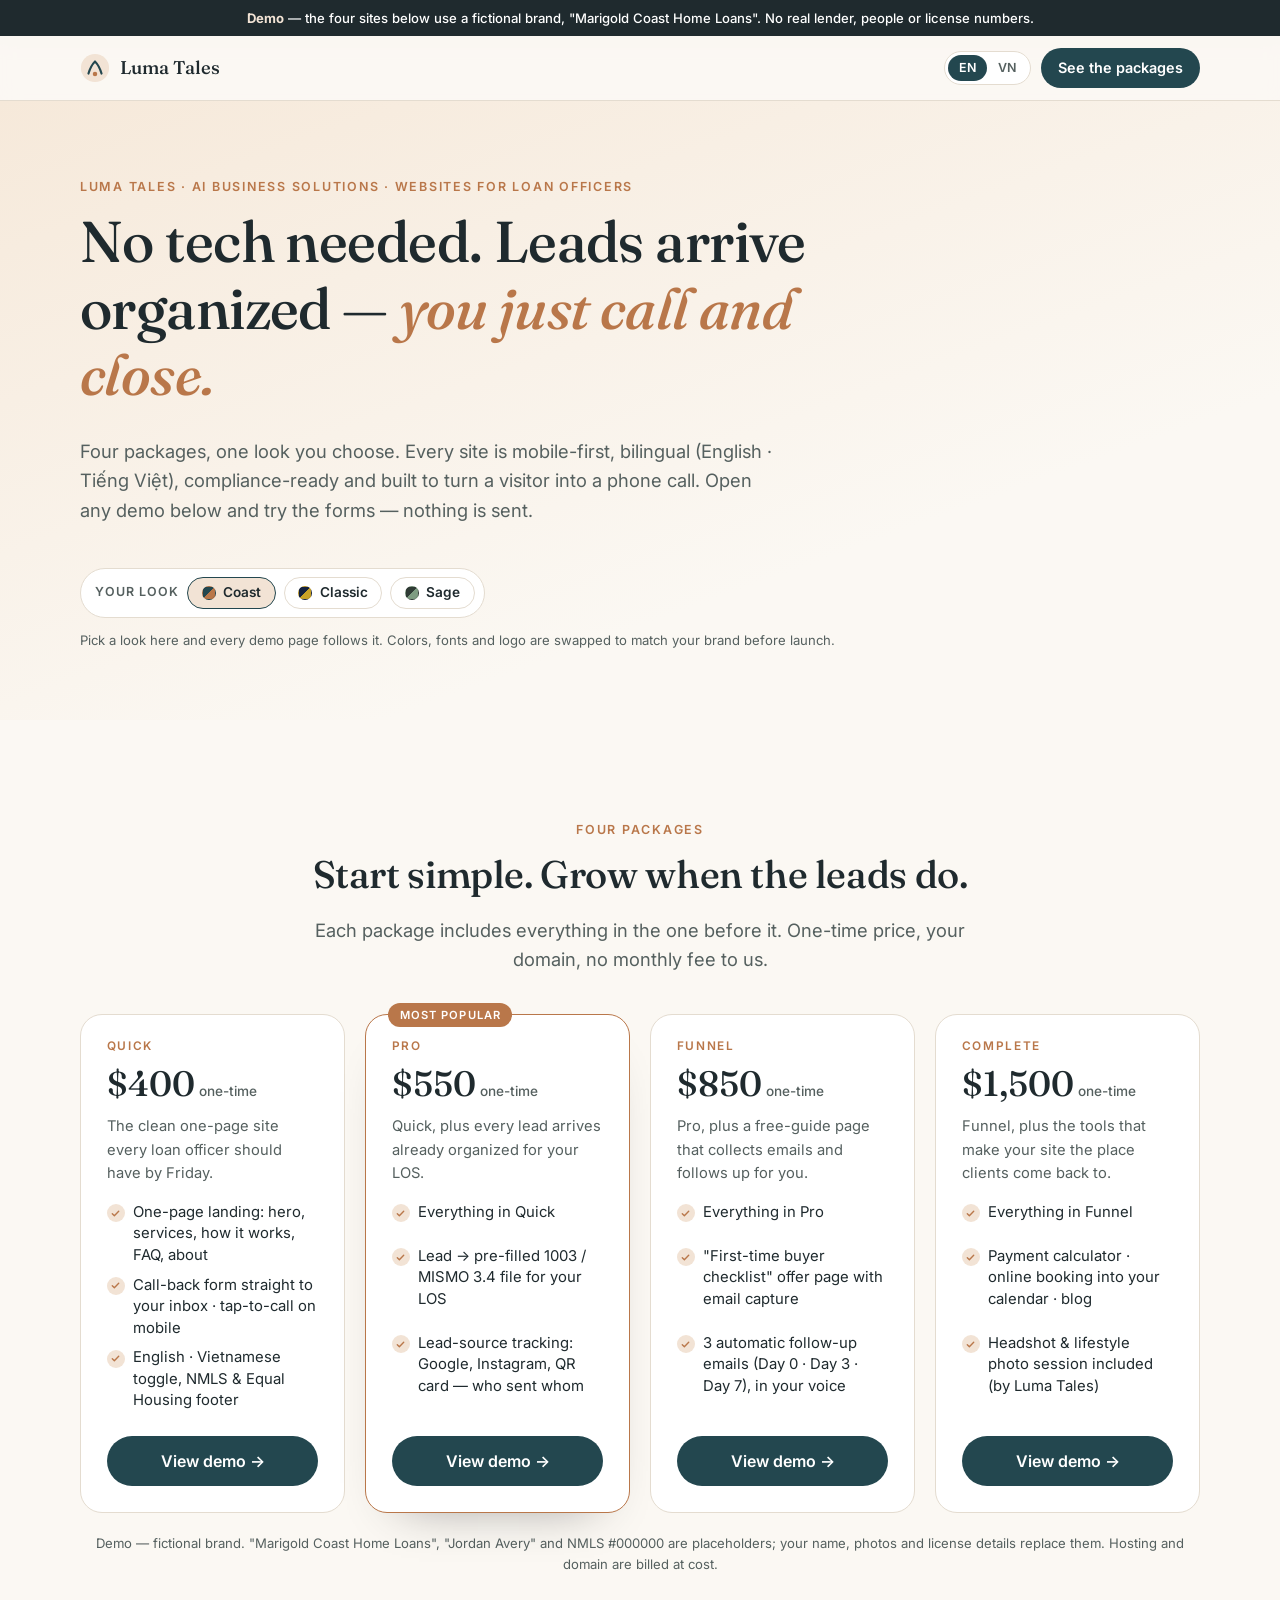
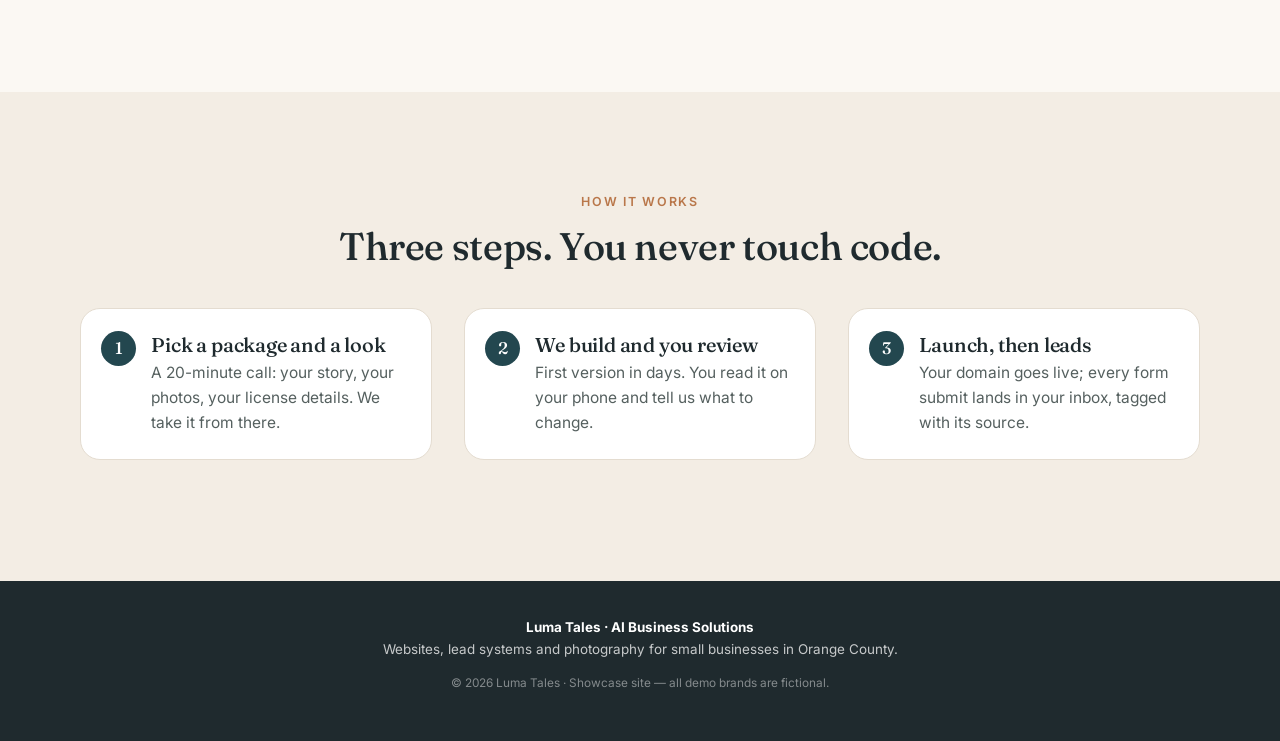
==== commit f7443728: "Showcase: home + Quick/Pro/Funnel/Complete tiers, theme switcher, tier strip Co-Authored-By: Claude " ====
--- a/public/index.html
+++ b/public/index.html
@@ -1,316 +1,174 @@
 <!DOCTYPE html>
-<html lang="en" data-theme="coast" data-demo="true">
+<html lang="en" data-theme="coast">
 <head>
 <meta charset="utf-8">
 <meta name="viewport" content="width=device-width, initial-scale=1">
-<title>Demo — Mortgage Loan Officer Landing Page | Luma Tales Website Studio</title>
-<meta name="description" content="Sample mortgage loan officer landing page built by Luma Tales · AI Business Solutions. Fictional brand, for demonstration only.">
+<title>Loan Officer Websites — Quick · Pro · Funnel · Complete | Luma Tales · AI Business Solutions</title>
+<meta name="description" content="Four website packages for loan officers, built by Luma Tales · AI Business Solutions. No tech needed — leads arrive organized, you just call and close. Live demos inside.">
 <meta name="robots" content="noindex, nofollow">
 <meta name="author" content="Luma Tales · AI Business Solutions">
 <meta name="copyright" content="© 2026 Luma Tales">
-<meta property="og:title" content="Demo mortgage landing page — Luma Tales Website Studio">
-<meta property="og:description" content="Sample site for a fictional loan officer. Mobile-first, bilingual, lead-ready.">
+<meta property="og:title" content="Loan officer websites by Luma Tales — see all four packages">
+<meta property="og:description" content="No tech needed. Leads arrive organized — you just call and close.">
 <meta name="theme-color" content="#23474F">
 <link rel="preconnect" href="https://fonts.googleapis.com">
 <link rel="preconnect" href="https://fonts.gstatic.com" crossorigin>
 <link rel="stylesheet" href="https://fonts.googleapis.com/css2?family=Fraunces:ital,opsz,wght@0,9..144,400;0,9..144,500;1,9..144,400&family=Inter:wght@400;500;600&display=swap">
 <link rel="stylesheet" href="assets/luma-kit.css">
-<script type="application/ld+json">
-{"@context":"https://schema.org","@type":"FAQPage","mainEntity":[
- {"@type":"Question","name":"How much do I need for a down payment?","acceptedAnswer":{"@type":"Answer","text":"It depends on the loan program. Some programs allow low down payments for qualified buyers; we compare options on a call."}},
- {"@type":"Question","name":"Does a call-back request affect my credit?","acceptedAnswer":{"@type":"Answer","text":"No. Asking for a call does not pull your credit."}},
- {"@type":"Question","name":"I'm self-employed. Can I still qualify?","acceptedAnswer":{"@type":"Answer","text":"Often, yes. There are programs designed for business owners and non-traditional income."}}
-]}
-</script>
+<link rel="stylesheet" href="assets/showcase.css">
+<script src="assets/showcase.js"></script>
 </head>
-<body class="has-action-bar">
+<body>
 
-<div class="demo-banner" role="note"><strong>Demo</strong> — sample site by Luma Tales. Fictional brand, people and license numbers. Not a real lender.</div>
+<div class="demo-banner" role="note"><strong>Demo</strong> — the four sites below use a fictional brand, "Marigold Coast Home Loans". No real lender, people or license numbers.</div>
 
 <!-- ========== HEADER ========== -->
 <header class="site-header">
   <div class="wrap">
-    <a class="logo" href="#top" aria-label="Marigold Coast Home Loans — home">
-      <svg viewBox="0 0 32 32" fill="none" aria-hidden="true"><circle cx="16" cy="16" r="15" fill="#F2E3D5"/><path d="M7 21.5 16 12l9 9.5" stroke="#23474F" stroke-width="2.2" stroke-linecap="round" stroke-linejoin="round"/><circle cx="16" cy="9" r="3" fill="#B9774A"/><path d="M8 24.5h16" stroke="#23474F" stroke-width="2.2" stroke-linecap="round"/></svg>
-      <span>Marigold Coast</span>
+    <a class="logo" href="#top" aria-label="Luma Tales · AI Business Solutions — home">
+      <svg viewBox="0 0 32 32" fill="none" aria-hidden="true"><circle cx="16" cy="16" r="15" fill="#F2E3D5"/><path d="M9 22c2-7 5-11 7-13 2 2 5 6 7 13" stroke="#23474F" stroke-width="2.2" stroke-linecap="round" stroke-linejoin="round"/><circle cx="16" cy="22.5" r="2.4" fill="#B9774A"/></svg>
+      <span>Luma Tales</span>
     </a>
     <div class="header-actions">
       <div class="lang-toggle" role="group" aria-label="Language">
         <button type="button" data-lang="en" aria-pressed="true">EN</button>
         <button type="button" data-lang="vi" aria-pressed="false">VN</button>
       </div>
-      <a class="btn btn--primary btn--sm" href="#contact" data-track="cta_callback" data-place="header" data-i18n="nav_cta">Get a call-back</a>
+      <a class="btn btn--primary btn--sm" href="#packages" data-i18n="nav_cta">See the packages</a>
     </div>
   </div>
 </header>
 
 <main id="top">
-<!-- ========== HERO ========== -->
-<section class="hero">
+<!-- ========== PITCH + THEME SWITCHER ========== -->
+<section class="show-hero">
   <div class="wrap">
-    <div>
-      <span class="eyebrow" data-i18n="hero_eyebrow">Home loans in Orange County · English &amp; Tiếng Việt</span>
-      <h1 data-i18n="hero_h1">Your home loan, <em>explained like a neighbor would.</em></h1>
-      <p class="lead" data-i18n="hero_lead">Buying, refinancing, or just curious what you qualify for? Tell me a little about your plans and I'll call you back with clear options — no pressure, no jargon.</p>
-      <div class="btn-row">
-        <a class="btn btn--primary" href="#contact" data-track="cta_callback" data-place="hero">
-          <svg viewBox="0 0 24 24" fill="none" stroke="currentColor" stroke-width="2" aria-hidden="true"><path d="M4 12h14M13 6l6 6-6 6"/></svg>
-          <span data-i18n="cta_callback">Get a call-back</span>
-        </a>
-        <a class="btn btn--ghost" href="tel:+17145550100" data-track="call" data-place="hero">
-          <svg viewBox="0 0 24 24" fill="none" stroke="currentColor" stroke-width="2" aria-hidden="true"><path d="M5 4h4l2 5-2.5 1.5a11 11 0 0 0 5 5L15 13l5 2v4a2 2 0 0 1-2 2A16 16 0 0 1 3 6a2 2 0 0 1 2-2"/></svg>
-          <span>(714) 555-0100</span>
-        </a>
-      </div>
-      <p class="hero-note" data-i18n="hero_note">Reply within one business day · Asking for a call never affects your credit.</p>
-      <div class="trust-row">
-        <span><svg viewBox="0 0 24 24" fill="none" stroke="currentColor" stroke-width="2" aria-hidden="true"><path d="M12 3 4 6v6c0 5 3.5 8 8 9 4.5-1 8-4 8-9V6z"/></svg> NMLS #000000</span>
-        <span><svg viewBox="0 0 24 24" fill="none" stroke="currentColor" stroke-width="2" aria-hidden="true"><circle cx="12" cy="12" r="9"/><path d="M12 7v5l3 2"/></svg> <span data-i18n="trust_years">12 years helping families</span></span>
-        <span><svg viewBox="0 0 24 24" fill="none" stroke="currentColor" stroke-width="2" aria-hidden="true"><path d="M4 5h16v11H8l-4 4z"/></svg> English · Tiếng Việt</span>
-      </div>
+    <span class="eyebrow" data-i18n="eyebrow">Luma Tales · AI Business Solutions · Websites for loan officers</span>
+    <h1 data-i18n="h1">No tech needed. Leads arrive organized — <em>you just call and close.</em></h1>
+    <p class="lead" data-i18n="lead">Four packages, one look you choose. Every site is mobile-first, bilingual (English · Tiếng Việt), compliance-ready and built to turn a visitor into a phone call. Open any demo below and try the forms — nothing is sent.</p>
+
+    <div class="theme-switch" role="group" aria-label="Preview theme">
+      <span data-i18n="theme_lbl">Your look</span>
+      <button type="button" data-set-theme="coast" aria-pressed="true"><i aria-hidden="true"></i>Coast</button>
+      <button type="button" data-set-theme="classic" aria-pressed="false"><i aria-hidden="true"></i>Classic</button>
+      <button type="button" data-set-theme="sage" aria-pressed="false"><i aria-hidden="true"></i>Sage</button>
     </div>
-
-    <div class="portrait-wrap">
-      <div class="portrait" role="img" aria-label="Headshot placeholder — photographed by Luma Tales">
-        <div class="ph">
-          <svg viewBox="0 0 200 220" fill="currentColor" aria-hidden="true"><circle cx="100" cy="78" r="44"/><path d="M14 220c4-52 40-82 86-82s82 30 86 82z"/></svg>
-        </div>
-        <div class="ph-label" data-i18n="ph_label">Your headshot here<br>shot by Luma Tales</div>
-      </div>
-      <div class="name-card"><strong>Jordan Avery</strong><small data-i18n="name_role">Loan Officer · NMLS #000000</small></div>
-    </div>
+    <p class="theme-note" data-i18n="theme_note">Pick a look here and every demo page follows it. Colors, fonts and logo are swapped to match your brand before launch.</p>
   </div>
 </section>
 
-<!-- ========== SERVICES ========== -->
-<section class="section" id="services">
+<!-- ========== PACKAGES ========== -->
+<section class="section" id="packages">
   <div class="wrap">
     <div class="center reveal">
-      <span class="eyebrow" data-i18n="svc_eyebrow">How I can help</span>
-      <h2 data-i18n="svc_h2">One loan officer, start to closing.</h2>
-      <p class="lead" data-i18n="svc_lead">You talk to the same person the whole way — and you always know the next step.</p>
+      <span class="eyebrow" data-i18n="pk_eyebrow">Four packages</span>
+      <h2 data-i18n="pk_h2">Start simple. Grow when the leads do.</h2>
+      <p class="lead" data-i18n="pk_lead">Each package includes everything in the one before it. One-time price, your domain, no monthly fee to us.</p>
     </div>
-    <div class="cards">
-      <article class="card reveal">
-        <div class="icon"><svg viewBox="0 0 24 24" fill="none" stroke="currentColor" stroke-width="2" aria-hidden="true"><path d="M3 11 12 4l9 7v9H3z"/><path d="M9 20v-6h6v6"/></svg></div>
-        <h3 data-i18n="c1_h">Buy a home</h3>
-        <p data-i18n="c1_p">First home or next home — we map out what you can comfortably afford before you fall in love with a listing.</p>
-        <a href="#contact" data-track="card_buy" data-i18n="c_link">Talk it through →</a>
+
+    <div class="packages">
+      <article class="pkg reveal">
+        <span class="tier">Quick</span>
+        <div class="price">$400<small data-i18n="once">one-time</small></div>
+        <p class="for" data-i18n="q_for">The clean one-page site every loan officer should have by Friday.</p>
+        <ul>
+          <li data-i18n="q_1">One-page landing: hero, services, how it works, FAQ, about</li>
+          <li data-i18n="q_2">Call-back form straight to your inbox · tap-to-call on mobile</li>
+          <li data-i18n="q_3">English · Vietnamese toggle, NMLS &amp; Equal Housing footer</li>
+        </ul>
+        <a class="btn btn--primary" href="quick/" data-i18n="view">View demo →</a>
       </article>
-      <article class="card reveal">
-        <div class="icon"><svg viewBox="0 0 24 24" fill="none" stroke="currentColor" stroke-width="2" aria-hidden="true"><path d="M20 12a8 8 0 1 1-2.3-5.7"/><path d="M20 4v5h-5"/></svg></div>
-        <h3 data-i18n="c2_h">Refinance</h3>
-        <p data-i18n="c2_p">Lower payment, shorter term, or cash for a project — we check whether it actually makes sense for you.</p>
-        <a href="#contact" data-track="card_refi" data-i18n="c_link">Talk it through →</a>
+
+      <article class="pkg pkg--featured reveal">
+        <span class="tag" data-i18n="popular">Most popular</span>
+        <span class="tier">Pro</span>
+        <div class="price">$550<small data-i18n="once">one-time</small></div>
+        <p class="for" data-i18n="p_for">Quick, plus every lead arrives already organized for your LOS.</p>
+        <ul>
+          <li data-i18n="p_1">Everything in Quick</li>
+          <li data-i18n="p_2">Lead → pre-filled 1003 / MISMO 3.4 file for your LOS</li>
+          <li data-i18n="p_3">Lead-source tracking: Google, Instagram, QR card — who sent whom</li>
+        </ul>
+        <a class="btn btn--primary" href="pro/" data-i18n="view">View demo →</a>
       </article>
-      <article class="card reveal">
-        <div class="icon"><svg viewBox="0 0 24 24" fill="none" stroke="currentColor" stroke-width="2" aria-hidden="true"><rect x="3" y="7" width="18" height="13" rx="2"/><path d="M8 7V5a2 2 0 0 1 2-2h4a2 2 0 0 1 2 2v2"/></svg></div>
-        <h3 data-i18n="c3_h">Self-employed &amp; special cases</h3>
-        <p data-i18n="c3_p">Business owners, gig income, new to the country — there are programs built for situations like yours.</p>
-        <a href="#contact" data-track="card_self" data-i18n="c_link">Talk it through →</a>
+
+      <article class="pkg reveal">
+        <span class="tier">Funnel</span>
+        <div class="price">$850<small data-i18n="once">one-time</small></div>
+        <p class="for" data-i18n="f_for">Pro, plus a free-guide page that collects emails and follows up for you.</p>
+        <ul>
+          <li data-i18n="f_1">Everything in Pro</li>
+          <li data-i18n="f_2">"First-time buyer checklist" offer page with email capture</li>
+          <li data-i18n="f_3">3 automatic follow-up emails (Day 0 · Day 3 · Day 7), in your voice</li>
+        </ul>
+        <a class="btn btn--primary" href="funnel/" data-i18n="view">View demo →</a>
+      </article>
+
+      <article class="pkg reveal">
+        <span class="tier">Complete</span>
+        <div class="price">$1,500<small data-i18n="once">one-time</small></div>
+        <p class="for" data-i18n="c_for">Funnel, plus the tools that make your site the place clients come back to.</p>
+        <ul>
+          <li data-i18n="c_1">Everything in Funnel</li>
+          <li data-i18n="c_2">Payment calculator · online booking into your calendar · blog</li>
+          <li data-i18n="c_3">Headshot &amp; lifestyle photo session included (by Luma Tales)</li>
+        </ul>
+        <a class="btn btn--primary" href="complete/" data-i18n="view">View demo →</a>
       </article>
     </div>
+
+    <p class="review-note center" data-i18n="pk_note">Demo — fictional brand. "Marigold Coast Home Loans", "Jordan Avery" and NMLS #000000 are placeholders; your name, photos and license details replace them. Hosting and domain are billed at cost.</p>
   </div>
 </section>
 
-<!-- ========== HOW IT WORKS ========== -->
+<!-- ========== HOW WE WORK ========== -->
 <section class="section section--alt" id="how">
   <div class="wrap">
     <div class="center reveal">
       <span class="eyebrow" data-i18n="how_eyebrow">How it works</span>
-      <h2 data-i18n="how_h2">Three simple steps.</h2>
+      <h2 data-i18n="how_h2">Three steps. You never touch code.</h2>
     </div>
     <ol class="steps">
-      <li class="reveal"><h3 data-i18n="s1_h">Tell me your plans</h3><p data-i18n="s1_p">Two minutes on the form below, or just call. No documents yet.</p></li>
-      <li class="reveal"><h3 data-i18n="s2_h">We talk options</h3><p data-i18n="s2_p">I explain the programs that fit, what they cost, and what papers you'll need.</p></li>
-      <li class="reveal"><h3 data-i18n="s3_h">You get a clear plan</h3><p data-i18n="s3_p">A step-by-step path to closing — and updates so you're never guessing.</p></li>
+      <li class="reveal"><h3 data-i18n="s1_h">Pick a package and a look</h3><p data-i18n="s1_p">A 20-minute call: your story, your photos, your license details. We take it from there.</p></li>
+      <li class="reveal"><h3 data-i18n="s2_h">We build and you review</h3><p data-i18n="s2_p">First version in days. You read it on your phone and tell us what to change.</p></li>
+      <li class="reveal"><h3 data-i18n="s3_h">Launch, then leads</h3><p data-i18n="s3_p">Your domain goes live; every form submit lands in your inbox, tagged with its source.</p></li>
     </ol>
-  </div>
-</section>
-
-<!-- ========== REVIEWS ========== -->
-<section class="section" id="reviews">
-  <div class="wrap">
-    <div class="center reveal">
-      <span class="eyebrow" data-i18n="rev_eyebrow">Reviews</span>
-      <h2 data-i18n="rev_h2">What clients say.</h2>
-    </div>
-    <div class="reviews">
-      <figure class="review review--placeholder reveal"><div class="stars" aria-hidden="true">★★★★★</div><blockquote data-i18n="rev_ph">Real Google reviews from real clients appear here automatically.</blockquote><figcaption data-i18n="rev_cap">Review slot 1 · sample layout</figcaption></figure>
-      <figure class="review review--placeholder reveal"><div class="stars" aria-hidden="true">★★★★★</div><blockquote data-i18n="rev_ph">Real Google reviews from real clients appear here automatically.</blockquote><figcaption data-i18n="rev_cap2">Review slot 2 · sample layout</figcaption></figure>
-      <figure class="review review--placeholder reveal"><div class="stars" aria-hidden="true">★★★★★</div><blockquote data-i18n="rev_ph">Real Google reviews from real clients appear here automatically.</blockquote><figcaption data-i18n="rev_cap3">Review slot 3 · sample layout</figcaption></figure>
-    </div>
-    <p class="review-note center" data-i18n="rev_note">We only ever show real, verified reviews — never written or paid-for ones.</p>
-  </div>
-</section>
-
-<!-- ========== ABOUT ========== -->
-<section class="section section--alt" id="about">
-  <div class="wrap about">
-    <div class="portrait reveal" role="img" aria-label="Second photo placeholder">
-      <div class="ph"><svg viewBox="0 0 200 220" fill="currentColor" aria-hidden="true"><circle cx="100" cy="78" r="44"/><path d="M14 220c4-52 40-82 86-82s82 30 86 82z"/></svg></div>
-      <div class="ph-label" data-i18n="ph_label2">Lifestyle photo<br>by Luma Tales</div>
-    </div>
-    <div class="reveal">
-      <span class="eyebrow" data-i18n="about_eyebrow">About Jordan</span>
-      <h2 data-i18n="about_h2">I grew up translating paperwork for my parents.</h2>
-      <p data-i18n="about_p1">That's why I explain every step in plain words — in English or Vietnamese. My job is to make a big decision feel calm and clear, and to answer the phone when you call.</p>
-      <p data-i18n="about_p2">I live in Orange County with my family and work with buyers and homeowners across Southern California.</p>
-      <div class="facts">
-        <div><strong>12</strong><span data-i18n="f1">years in lending</span></div>
-        <div><strong>2</strong><span data-i18n="f2">languages</span></div>
-        <div><strong>1</strong><span data-i18n="f3">point of contact</span></div>
-      </div>
-    </div>
-  </div>
-</section>
-
-<!-- ========== FAQ ========== -->
-<section class="section" id="faq">
-  <div class="wrap">
-    <div class="center reveal">
-      <span class="eyebrow">FAQ</span>
-      <h2 data-i18n="faq_h2">Good questions to ask.</h2>
-    </div>
-    <div class="faq">
-      <details><summary data-i18n="q1">How much do I need for a down payment?</summary><p data-i18n="a1">It depends on the loan program. Some programs allow low down payments for qualified buyers. We'll compare your options on a short call.</p></details>
-      <details><summary data-i18n="q2">Does asking for a call affect my credit?</summary><p data-i18n="a2">No. Requesting a call-back doesn't pull your credit. If you decide to apply later, I'll tell you before anything is checked.</p></details>
-      <details><summary data-i18n="q3">I'm self-employed. Can I still qualify?</summary><p data-i18n="a3">Often, yes. There are programs designed for business owners and non-traditional income. Bring your questions — we'll sort out what's realistic.</p></details>
-      <details><summary data-i18n="q4">How long does it take to close?</summary><p data-i18n="a4">Many purchases close in about 30 days once a complete file is in, but every file is different. You'll get a timeline on day one.</p></details>
-      <details><summary data-i18n="q5">Can we talk in Vietnamese?</summary><p data-i18n="a5">Yes — every call, email and document walkthrough can be in Vietnamese or English, whichever you prefer.</p></details>
-    </div>
-  </div>
-</section>
-
-<!-- ========== CONTACT ========== -->
-<section class="section section--alt" id="contact">
-  <div class="wrap contact">
-    <div class="reveal">
-      <span class="eyebrow" data-i18n="ct_eyebrow">Get a call-back</span>
-      <h2 data-i18n="ct_h2">Let's talk about your plans.</h2>
-      <p class="lead" data-i18n="ct_lead">Leave a few details and I'll call you within one business day. Prefer to talk now? Call or text anytime.</p>
-      <div class="contact-direct">
-        <a href="tel:+17145550100" data-track="call" data-place="contact"><svg viewBox="0 0 24 24" fill="none" stroke="currentColor" stroke-width="2" aria-hidden="true"><path d="M5 4h4l2 5-2.5 1.5a11 11 0 0 0 5 5L15 13l5 2v4a2 2 0 0 1-2 2A16 16 0 0 1 3 6a2 2 0 0 1 2-2"/></svg>(714) 555-0100</a>
-        <a href="mailto:jordan@example.com" data-track="email" data-place="contact"><svg viewBox="0 0 24 24" fill="none" stroke="currentColor" stroke-width="2" aria-hidden="true"><rect x="3" y="5" width="18" height="14" rx="2"/><path d="m3 7 9 6 9-6"/></svg>jordan@example.com</a>
-        <a href="#contact" data-track="book" data-place="contact"><svg viewBox="0 0 24 24" fill="none" stroke="currentColor" stroke-width="2" aria-hidden="true"><rect x="3" y="5" width="18" height="16" rx="2"/><path d="M3 10h18M8 3v4M16 3v4"/></svg><span data-i18n="book">Book a 15-minute call</span></a>
-        <a href="#contact" data-track="apply" data-place="contact"><svg viewBox="0 0 24 24" fill="none" stroke="currentColor" stroke-width="2" aria-hidden="true"><path d="M6 3h9l4 4v14H6z"/><path d="M14 3v5h5M9 13h7M9 17h5"/></svg><span data-i18n="apply">Ready to apply? Secure application →</span></a>
-      </div>
-    </div>
-
-    <form class="form reveal" data-luma-form action="https://api.web3forms.com/submit" method="POST" novalidate
-          data-ok="Thanks — Jordan will call you within one business day." data-err="Something went wrong. Please call (714) 555-0100.">
-      <input type="hidden" name="access_key" value="DEMO">
-      <input type="hidden" name="subject" value="New website lead — Marigold Coast (demo)">
-      <div class="hp" aria-hidden="true"><input type="text" name="botcheck" tabindex="-1" autocomplete="off"></div>
-      <div class="row">
-        <div class="field"><label for="f-name" data-i18n="l_name">Name</label><input id="f-name" name="name" autocomplete="name" required></div>
-        <div class="field"><label for="f-phone" data-i18n="l_phone">Phone</label><input id="f-phone" name="phone" type="tel" autocomplete="tel" required></div>
-      </div>
-      <div class="field"><label for="f-email" data-i18n="l_email">Email</label><input id="f-email" name="email" type="email" autocomplete="email" required></div>
-      <div class="row">
-        <div class="field"><label for="f-goal" data-i18n="l_goal">I'm looking to…</label>
-          <select id="f-goal" name="goal">
-            <option value="buy" data-i18n="o_buy">Buy a home</option>
-            <option value="refinance" data-i18n="o_refi">Refinance</option>
-            <option value="exploring" data-i18n="o_explore">Just exploring</option>
-          </select></div>
-        <div class="field"><label for="f-when" data-i18n="l_when">Timeframe</label>
-          <select id="f-when" name="timeframe">
-            <option data-i18n="o_now">In the next 3 months</option>
-            <option data-i18n="o_later">3–6 months</option>
-            <option data-i18n="o_unsure">Not sure yet</option>
-          </select></div>
-      </div>
-      <div class="field"><label for="f-msg" data-i18n="l_msg">Anything I should know? (optional)</label><textarea id="f-msg" name="message" data-i18n-ph="ph_msg" placeholder="Best time to call, questions, language…"></textarea></div>
-      <label class="check"><input type="checkbox" name="sms_consent" value="yes"><span data-i18n="tcpa">Yes, Marigold Coast Home Loans may text me about my inquiry. Message &amp; data rates may apply. Reply STOP to opt out. Not required to get a call.</span></label>
-      <p class="fine" data-i18n="form_fine">Please don't include your Social Security number. This is a request for a call, not a loan application. Your info goes only to Jordan Avery — see Privacy.</p>
-      <button class="btn btn--primary" type="submit" data-i18n="submit">Request my call-back</button>
-      <div class="form-status" aria-live="polite"></div>
-    </form>
   </div>
 </section>
 </main>
 
-<!-- ========== FOOTER (mortgage compliance template) ========== -->
-<footer class="site-footer">
+<footer class="show-foot">
   <div class="wrap">
-    <div class="footer-grid">
-      <div>
-        <div class="footer-brand">Marigold Coast Home Loans</div>
-        <p>Jordan Avery, Loan Officer · NMLS #000000<br>123 Sample Street, Suite 000, Fountain Valley, CA 00000<br>(714) 555-0100 · jordan@example.com</p>
-      </div>
-      <div>
-        <p><strong style="color:#fff" data-i18n="ft_explore">Explore</strong><br><a href="#services" data-i18n="ft_s">Loan options</a><br><a href="#how" data-i18n="ft_h">How it works</a><br><a href="#faq">FAQ</a></p>
-      </div>
-      <div>
-        <p><strong style="color:#fff" data-i18n="ft_legal">Legal</strong><br><a href="#contact" data-i18n="ft_priv">Privacy notice</a><br><a href="#contact" data-i18n="ft_lic">Licensing</a><br><a href="https://www.nmlsconsumeraccess.org" rel="noopener">NMLS Consumer Access</a></p>
-      </div>
-    </div>
-    <div class="compliance">
-      <span class="ehl"><svg viewBox="0 0 32 32" fill="none" stroke="currentColor" stroke-width="2" aria-hidden="true"><path d="M4 15 16 5l12 10"/><rect x="8" y="14" width="16" height="13"/><path d="M12 19h8M12 23h8"/></svg> Equal Housing Opportunity</span>
-      <p>Marigold Coast Home Loans (fictional) · Company NMLS #000000 · Licensed by the Department of Financial Protection and Innovation under the California Financing Law, License #000000 (sample text). NMLS Consumer Access: www.nmlsconsumeraccess.org.</p>
-      <p>This is not a commitment to lend or an offer of credit. All loans are subject to credit approval, underwriting guidelines and program availability. Rates and terms may change without notice.</p>
-      <p><strong>DEMO:</strong> Marigold Coast Home Loans, Jordan Avery and all license numbers are fictional. This page was built by Luma Tales · AI Business Solutions as a sample.</p>
-    </div>
-    <p class="credit">© <span data-year>2026</span> · Site by Luma Tales · AI Business Solutions</p>
+    <p><strong style="color:#fff">Luma Tales · AI Business Solutions</strong><br><span data-i18n="ft_1">Websites, lead systems and photography for small businesses in Orange County.</span></p>
+    <p class="credit" style="margin-top:.5rem">© <span data-year>2026</span> Luma Tales · <span data-i18n="ft_2">Showcase site — all demo brands are fictional.</span></p>
   </div>
 </footer>
 
-<!-- Sticky mobile actions -->
-<nav class="action-bar" aria-label="Quick actions">
-  <a class="btn btn--ghost" href="tel:+17145550100" data-track="call" data-place="sticky"><span data-i18n="bar_call">Call</span></a>
-  <a class="btn btn--primary" href="#contact" data-track="cta_callback" data-place="sticky"><span data-i18n="bar_cb">Get a call-back</span></a>
-</nav>
-
 <script>
-/* Vietnamese copy — keys match data-i18n. English stays in the HTML. */
 window.LUMA_VI = {
-  nav_cta: "Nhờ gọi lại",
-  hero_eyebrow: "Vay mua nhà tại Orange County · English &amp; Tiếng Việt",
-  hero_h1: "Khoản vay mua nhà, <em>giải thích rõ như người nhà.</em>",
-  hero_lead: "Mua nhà, refinance, hay chỉ muốn biết mình đủ điều kiện tới đâu? Để lại vài thông tin, tôi sẽ gọi lại và giải thích các lựa chọn thật rõ ràng — không ép, không thuật ngữ khó hiểu.",
-  cta_callback: "Nhờ gọi lại",
-  hero_note: "Trả lời trong 1 ngày làm việc · Nhờ gọi lại không ảnh hưởng điểm tín dụng.",
-  trust_years: "12 năm đồng hành cùng các gia đình",
-  ph_label: "Ảnh chân dung của bạn<br>chụp bởi Luma Tales",
-  name_role: "Chuyên viên cho vay · NMLS #000000",
-  svc_eyebrow: "Tôi có thể giúp gì",
-  svc_h2: "Một người lo cho bạn, từ đầu tới ngày ký.",
-  svc_lead: "Bạn làm việc với cùng một người suốt quá trình — và luôn biết bước tiếp theo.",
-  c1_h: "Mua nhà", c1_p: "Căn đầu tiên hay căn kế tiếp — tính rõ khả năng chi trả thoải mái trước khi bạn ưng một căn.",
-  c2_h: "Refinance", c2_p: "Giảm tiền hàng tháng, rút ngắn kỳ hạn, hay rút tiền làm việc khác — xem có thật sự có lợi cho bạn không.",
-  c3_h: "Tự kinh doanh &amp; trường hợp đặc biệt", c3_p: "Chủ tiệm, thu nhập tự do, mới qua Mỹ — có những chương trình dành riêng cho trường hợp như bạn.",
-  c_link: "Nói chuyện thử →",
-  how_eyebrow: "Cách làm việc", how_h2: "Ba bước đơn giản.",
-  s1_h: "Cho biết kế hoạch", s1_p: "Hai phút điền form bên dưới, hoặc gọi luôn. Chưa cần giấy tờ.",
-  s2_h: "Bàn các lựa chọn", s2_p: "Tôi giải thích chương trình phù hợp, chi phí, và giấy tờ cần chuẩn bị.",
-  s3_h: "Có kế hoạch rõ ràng", s3_p: "Từng bước tới ngày ký — có cập nhật để bạn không phải đoán.",
-  rev_eyebrow: "Đánh giá", rev_h2: "Khách hàng nói gì.",
-  rev_ph: "Đánh giá Google thật từ khách thật sẽ tự hiện ở đây.",
-  rev_cap: "Ô đánh giá 1 · bố cục mẫu", rev_cap2: "Ô đánh giá 2 · bố cục mẫu", rev_cap3: "Ô đánh giá 3 · bố cục mẫu",
-  rev_note: "Chúng tôi chỉ hiện đánh giá thật, đã xác minh — không bao giờ viết hộ hay mua.",
-  ph_label2: "Ảnh đời thường<br>chụp bởi Luma Tales",
-  about_eyebrow: "Về Jordan", about_h2: "Tôi lớn lên bằng việc dịch giấy tờ cho ba mẹ.",
-  about_p1: "Vì vậy tôi giải thích từng bước bằng lời dễ hiểu — tiếng Anh hay tiếng Việt đều được. Việc của tôi là làm cho một quyết định lớn trở nên nhẹ nhàng, rõ ràng, và luôn bắt máy khi bạn gọi.",
-  about_p2: "Tôi sống ở Orange County cùng gia đình và làm việc với người mua nhà, chủ nhà khắp Nam California.",
-  f1: "năm trong ngành", f2: "ngôn ngữ", f3: "người liên lạc duy nhất",
-  faq_h2: "Những câu nên hỏi.",
-  q1: "Cần bao nhiêu tiền trả trước?", a1: "Tùy chương trình vay. Có chương trình cho phép trả trước ít với người đủ điều kiện. Mình sẽ so sánh các lựa chọn trong một cuộc gọi ngắn.",
-  q2: "Nhờ gọi lại có ảnh hưởng điểm tín dụng không?", a2: "Không. Nhờ gọi lại không kéo tín dụng. Nếu sau này bạn quyết định nộp đơn, tôi sẽ báo trước khi kiểm tra gì.",
-  q3: "Tôi tự kinh doanh, có vay được không?", a3: "Thường là được. Có chương trình dành cho chủ doanh nghiệp và thu nhập không cố định. Cứ hỏi — mình sẽ xem điều gì thực tế.",
-  q4: "Bao lâu thì xong?", a4: "Nhiều hồ sơ mua nhà xong khoảng 30 ngày khi đủ giấy tờ, nhưng mỗi hồ sơ mỗi khác. Bạn sẽ có lịch trình ngay ngày đầu.",
-  q5: "Có nói tiếng Việt được không?", a5: "Được — mọi cuộc gọi, email và phần giải thích giấy tờ đều có thể bằng tiếng Việt hoặc tiếng Anh, tùy bạn.",
-  ct_eyebrow: "Nhờ gọi lại", ct_h2: "Cùng nói về kế hoạch của bạn.",
-  ct_lead: "Để lại vài thông tin, tôi gọi lại trong 1 ngày làm việc. Muốn nói ngay? Gọi hoặc nhắn tin bất cứ lúc nào.",
-  book: "Đặt lịch gọi 15 phút", apply: "Sẵn sàng nộp đơn? Đơn bảo mật →",
-  l_name: "Họ tên", l_phone: "Điện thoại", l_email: "Email", l_goal: "Tôi muốn…", l_when: "Thời gian",
-  o_buy: "Mua nhà", o_refi: "Refinance", o_explore: "Chỉ tìm hiểu", o_now: "Trong 3 tháng tới", o_later: "3–6 tháng", o_unsure: "Chưa chắc",
-  l_msg: "Có gì tôi nên biết không? (không bắt buộc)", ph_msg: "Giờ tiện gọi, câu hỏi, ngôn ngữ…",
-  tcpa: "Đồng ý, Marigold Coast Home Loans có thể nhắn tin cho tôi về yêu cầu này. Có thể tốn phí tin nhắn/dữ liệu. Trả lời STOP để ngừng. Không bắt buộc để được gọi lại.",
-  form_fine: "Xin đừng ghi số An Sinh Xã Hội. Đây là yêu cầu gọi lại, không phải đơn vay. Thông tin chỉ gửi tới Jordan Avery — xem Quyền riêng tư.",
-  submit: "Gửi yêu cầu gọi lại",
-  ft_explore: "Khám phá", ft_s: "Các loại vay", ft_h: "Cách làm việc", ft_legal: "Pháp lý", ft_priv: "Quyền riêng tư", ft_lic: "Giấy phép",
-  bar_call: "Gọi", bar_cb: "Nhờ gọi lại"
+  nav_cta: "Xem các gói",
+  eyebrow: "Luma Tales · AI Business Solutions · Website cho chuyên viên cho vay",
+  h1: "Không cần biết kỹ thuật. Lead tới đã gọn gàng — <em>bạn chỉ gọi và chốt.</em>",
+  lead: "Bốn gói, một phong cách bạn chọn. Mỗi site đều ưu tiên điện thoại, song ngữ (English · Tiếng Việt), đúng chuẩn pháp lý và được xây để biến người xem thành cuộc gọi. Mở demo bên dưới và thử form — không gửi đi đâu cả.",
+  theme_lbl: "Phong cách", theme_note: "Chọn phong cách ở đây, mọi trang demo sẽ theo. Màu, chữ và logo được đổi theo thương hiệu của bạn trước khi lên sóng.",
+  pk_eyebrow: "Bốn gói", pk_h2: "Bắt đầu gọn. Lớn lên cùng lead.", pk_lead: "Gói sau bao gồm toàn bộ gói trước. Trả một lần, tên miền của bạn, không phí hàng tháng cho chúng tôi.",
+  once: "một lần", view: "Xem demo →", popular: "Được chọn nhiều nhất",
+  q_for: "Site một trang sạch sẽ mà chuyên viên cho vay nào cũng nên có ngay tuần này.",
+  q_1: "Trang landing một trang: hero, dịch vụ, cách làm việc, FAQ, giới thiệu",
+  q_2: "Form nhờ gọi lại gửi thẳng vào email · bấm gọi trên điện thoại",
+  q_3: "Chuyển đổi Anh · Việt, chân trang NMLS &amp; Equal Housing",
+  p_for: "Quick, cộng mỗi lead tới đã được sắp sẵn cho LOS của bạn.",
+  p_1: "Mọi thứ trong Quick", p_2: "Lead → điền sẵn 1003 / file MISMO 3.4 cho LOS", p_3: "Theo dõi nguồn lead: Google, Instagram, thẻ QR — ai gửi ai",
+  f_for: "Pro, cộng trang tài liệu miễn phí thu email và tự theo sau.",
+  f_1: "Mọi thứ trong Pro", f_2: "Trang \"Checklist mua nhà lần đầu\" có thu email", f_3: "3 email theo sau tự động (Ngày 0 · 3 · 7), bằng giọng của bạn",
+  c_for: "Funnel, cộng các công cụ khiến khách quay lại site của bạn.",
+  c_1: "Mọi thứ trong Funnel", c_2: "Máy tính tiền trả hàng tháng · đặt lịch vào calendar · blog", c_3: "Bao gồm buổi chụp chân dung &amp; đời thường (bởi Luma Tales)",
+  pk_note: "Demo — thương hiệu hư cấu. \"Marigold Coast Home Loans\", \"Jordan Avery\" và NMLS #000000 chỉ là chỗ giữ; tên, ảnh và giấy phép của bạn sẽ thay vào. Hosting và tên miền tính theo giá gốc.",
+  how_eyebrow: "Cách làm việc", how_h2: "Ba bước. Bạn không đụng tới code.",
+  s1_h: "Chọn gói và phong cách", s1_p: "Một cuộc gọi 20 phút: câu chuyện, ảnh, thông tin giấy phép của bạn. Phần còn lại chúng tôi lo.",
+  s2_h: "Chúng tôi xây, bạn xem", s2_p: "Bản đầu trong vài ngày. Bạn đọc trên điện thoại và nói cần đổi gì.",
+  s3_h: "Lên sóng, rồi có lead", s3_p: "Tên miền của bạn chạy; mỗi form gửi vào email, kèm nguồn.",
+  ft_1: "Website, hệ thống lead và nhiếp ảnh cho doanh nghiệp nhỏ tại Orange County.", ft_2: "Site trưng bày — mọi thương hiệu demo đều hư cấu."
 };
 </script>
 <script src="assets/luma-kit.js"></script>
--- a/public/assets/showcase.css
+++ b/public/assets/showcase.css
@@ -0,0 +1,149 @@
+/* ==========================================================================
+   Luma Tales Website Kit — showcase.css (4 Nov 2026)
+   Add-on styles for the sales showcase: tier strip, package home, Pro lead
+   panel, Funnel checklist/emails, Complete calculator/booking/blog.
+   Loads after luma-kit.css and reuses its tokens. Mobile-first.
+   ========================================================================== */
+
+/* ---------- A. Tier strip (injected by showcase.js) ---------- */
+:root { --strip-h: 36px; }
+.tier-strip { position: sticky; top: 0; z-index: 80; height: var(--strip-h); background: var(--accent); color: #fff; font: 600 .78rem/1 var(--font-body); letter-spacing: .02em; }
+.tier-strip .wrap { display: flex; align-items: center; gap: .9rem; height: 100%; white-space: nowrap; overflow-x: auto; scrollbar-width: none; -webkit-overflow-scrolling: touch; }
+.tier-strip .wrap::-webkit-scrollbar { display: none; }
+.tier-strip .viewing { display: inline-flex; align-items: center; gap: .4rem; opacity: .95; }
+.tier-strip .viewing b { font-weight: 700; letter-spacing: .06em; text-transform: uppercase; }
+.tier-strip .sep { opacity: .55; }
+.tier-strip nav { display: inline-flex; align-items: center; gap: .15rem; margin-left: auto; }
+.tier-strip nav a { color: #fff; text-decoration: none; padding: .35rem .6rem; border-radius: 999px; opacity: .85; }
+.tier-strip nav a:hover { opacity: 1; background: rgb(255 255 255 / .14); }
+.tier-strip nav a[aria-current="page"] { opacity: 1; background: rgb(255 255 255 / .22); }
+.tier-strip nav a.all { opacity: 1; margin-right: .35rem; }
+@media (max-width: 560px) {
+  .tier-strip { font-size: .7rem; }
+  .tier-strip .wrap { width: calc(100% - 1rem); gap: .4rem; }
+  .tier-strip .viewing .lbl, .tier-strip .sep, .tier-strip nav a.all .long { display: none; }
+  .tier-strip nav { gap: 0; }
+  .tier-strip nav a { padding: .35rem .3rem; }
+  .tier-strip nav a.all { margin-right: .1rem; }
+}
+body.has-strip .site-header { top: var(--strip-h); }
+
+/* ---------- B. Showcase home (packages) ---------- */
+.show-hero { background: linear-gradient(160deg, var(--hero-a), var(--bg) 70%); padding: clamp(2.5rem, 7vw, 5rem) 0 clamp(2rem, 5vw, 3.5rem); }
+.show-hero h1 { max-width: 20ch; }
+.show-hero h1 em { font-style: italic; color: var(--accent); }
+.theme-switch { display: inline-flex; flex-wrap: wrap; align-items: center; gap: .5rem; margin-top: 1.5rem; padding: .5rem .6rem .5rem .9rem; background: var(--surface); border: 1px solid var(--line); border-radius: 999px; max-width: 100%; }
+.theme-switch span { font: 600 .78rem/1 var(--font-body); letter-spacing: .08em; text-transform: uppercase; color: var(--ink-soft); }
+.theme-switch button { display: inline-flex; align-items: center; gap: .45rem; border: 1.5px solid var(--line); background: transparent; border-radius: 999px; padding: .5rem .85rem; font: 600 .85rem/1 var(--font-body); color: var(--ink); cursor: pointer; }
+.theme-switch button i { width: 14px; height: 14px; border-radius: 50%; display: inline-block; border: 1px solid rgb(0 0 0 / .12); }
+.theme-switch button[aria-pressed="true"] { border-color: var(--brand); background: var(--accent-soft); }
+.theme-switch button[data-set-theme="coast"] i { background: linear-gradient(135deg, #23474F 50%, #B9774A 50%); }
+.theme-switch button[data-set-theme="classic"] i { background: linear-gradient(135deg, #14213D 50%, #C9A227 50%); }
+.theme-switch button[data-set-theme="sage"] i { background: linear-gradient(135deg, #2F3B35 50%, #7E9C82 50%); }
+.theme-note { font-size: .82rem; color: var(--ink-soft); margin-top: .75rem; }
+
+.packages { display: grid; gap: 1.25rem; margin-top: 2.5rem; }
+@media (min-width: 640px) { .packages { grid-template-columns: repeat(2, 1fr); } }
+@media (min-width: 1000px) { .packages { grid-template-columns: repeat(4, 1fr); } }
+.pkg { position: relative; background: var(--surface); border: 1px solid var(--line); border-radius: 22px; padding: 1.6rem; display: flex; flex-direction: column; gap: .6rem; }
+.pkg--featured { border-color: var(--accent); box-shadow: 0 24px 50px -36px rgb(0 0 0 / .45); }
+.pkg .tag { position: absolute; top: -.75rem; left: 1.4rem; background: var(--accent); color: #fff; font: 600 .7rem/1 var(--font-body); letter-spacing: .1em; text-transform: uppercase; padding: .4rem .7rem; border-radius: 999px; }
+.pkg .tier { font: 600 .74rem/1 var(--font-body); letter-spacing: .14em; text-transform: uppercase; color: var(--accent); }
+.pkg .price { font: 500 2.2rem/1 var(--font-display); margin: .2rem 0 .3rem; }
+.pkg .price small { font: 500 .85rem/1 var(--font-body); color: var(--ink-soft); margin-left: .3rem; }
+.pkg .for { color: var(--ink-soft); font-size: .92rem; margin: 0; min-height: 2.8em; }
+.pkg ul { list-style: none; margin: .4rem 0 .9rem; padding: 0; display: grid; gap: .5rem; flex: 1; }
+.pkg li { display: flex; gap: .55rem; align-items: flex-start; font-size: .93rem; line-height: 1.45; }
+.pkg li::before { content: ""; flex: none; width: 18px; height: 18px; margin-top: .15rem; border-radius: 50%; background: var(--accent-soft) url("data:image/svg+xml,%3Csvg xmlns='http://www.w3.org/2000/svg' viewBox='0 0 24 24' fill='none' stroke='%23B9774A' stroke-width='3' stroke-linecap='round' stroke-linejoin='round'%3E%3Cpath d='M5 12.5l4.5 4.5L19 7'/%3E%3C/svg%3E") center/11px no-repeat; }
+.pkg .btn { width: 100%; }
+.pkg .incl { font-size: .78rem; color: var(--ink-soft); margin: .4rem 0 0; }
+.show-foot { background: var(--ink); color: rgb(255 255 255 / .75); font-size: .84rem; padding: 2.25rem 0; text-align: center; }
+.show-foot a { color: #fff; }
+
+/* ---------- C. Pro — lead → 1003 preview + sources ---------- */
+.lead-panel { grid-column: 1 / -1; background: var(--surface); border: 1.5px solid var(--brand); border-radius: 24px; padding: clamp(1.25rem, 4vw, 2rem); display: grid; gap: 1.25rem; }
+.lead-panel[hidden] { display: none; }
+.lead-panel header { display: flex; flex-wrap: wrap; gap: .5rem 1rem; align-items: baseline; justify-content: space-between; }
+.lead-panel header h3 { margin: 0; }
+.lead-panel .pill { font: 600 .72rem/1 var(--font-body); letter-spacing: .1em; text-transform: uppercase; color: var(--brand); background: var(--accent-soft); padding: .4rem .7rem; border-radius: 999px; }
+.urla { display: grid; gap: 1rem; }
+@media (min-width: 760px) { .urla { grid-template-columns: repeat(3, 1fr); } }
+.urla section { border: 1px solid var(--line); border-radius: 16px; padding: 1rem 1.1rem; background: var(--bg); }
+.urla h4 { margin: 0 0 .6rem; font: 600 .74rem/1.2 var(--font-body); letter-spacing: .12em; text-transform: uppercase; color: var(--accent); }
+.urla dl { margin: 0; display: grid; grid-template-columns: auto 1fr; gap: .35rem .8rem; font-size: .9rem; }
+.urla dt { color: var(--ink-soft); }
+.urla dd { margin: 0; font-weight: 500; overflow-wrap: anywhere; }
+.lead-meta { display: flex; flex-wrap: wrap; gap: .75rem 1.25rem; align-items: center; font-size: .88rem; color: var(--ink-soft); }
+.lead-meta strong { color: var(--ink); }
+.lead-panel .btn[disabled] { opacity: .55; cursor: not-allowed; transform: none; box-shadow: none; }
+.lead-panel .note { font-size: .8rem; color: var(--ink-soft); margin: 0; }
+
+.sources { max-width: 520px; margin: 2rem auto 0; background: var(--surface); border: 1px solid var(--line); border-radius: 20px; overflow: hidden; }
+.sources table { width: 100%; border-collapse: collapse; font-size: .95rem; }
+.sources th, .sources td { text-align: left; padding: .8rem 1.1rem; border-bottom: 1px solid var(--line); }
+.sources th { font: 600 .74rem/1.2 var(--font-body); letter-spacing: .12em; text-transform: uppercase; color: var(--ink-soft); background: var(--bg-alt); }
+.sources td:last-child, .sources th:last-child { text-align: right; }
+.sources td .bar { display: inline-block; height: 8px; border-radius: 4px; background: var(--accent); vertical-align: middle; margin-right: .6rem; }
+.sources tfoot td { border: 0; font-size: .78rem; color: var(--ink-soft); background: var(--bg-alt); }
+
+/* ---------- D. Funnel — checklist offer + email previews ---------- */
+.offer-hero .wrap { grid-template-columns: 1fr; }
+.checklist { max-width: 720px; margin: 2rem auto 0; padding: 0; list-style: none; counter-reset: ck; display: grid; gap: .6rem; }
+.checklist li { counter-increment: ck; display: grid; grid-template-columns: 2rem 1fr; gap: .9rem; align-items: start; background: var(--surface); border: 1px solid var(--line); border-radius: 16px; padding: .95rem 1.1rem; }
+.checklist li::before { content: counter(ck); width: 2rem; height: 2rem; border-radius: 50%; display: grid; place-items: center; background: var(--brand); color: var(--brand-ink); font: 500 .95rem/1 var(--font-display); }
+.checklist strong { display: block; font-weight: 600; }
+.checklist span { color: var(--ink-soft); font-size: .92rem; }
+.capture { max-width: 720px; margin: 2rem auto 0; }
+.capture .row { grid-template-columns: 1fr; }
+@media (min-width: 560px) { .capture .row { grid-template-columns: 1fr 1fr auto; align-items: end; } }
+.emails { display: grid; gap: 1.25rem; margin-top: 2.5rem; }
+@media (min-width: 860px) { .emails { grid-template-columns: repeat(3, 1fr); } }
+.email { background: var(--surface); border: 1px solid var(--line); border-radius: 20px; overflow: hidden; display: flex; flex-direction: column; }
+.email .bar { display: flex; justify-content: space-between; align-items: center; gap: .5rem; background: var(--bg-alt); padding: .7rem 1.1rem; font: 600 .74rem/1.2 var(--font-body); letter-spacing: .1em; text-transform: uppercase; color: var(--accent); }
+.email .bar span:last-child { color: var(--ink-soft); letter-spacing: 0; text-transform: none; font-weight: 500; }
+.email .subj { padding: 1rem 1.1rem .25rem; font: 500 1.05rem/1.3 var(--font-display); }
+.email .body { padding: 0 1.1rem 1.1rem; font-size: .9rem; color: var(--ink-soft); }
+.email .body p { margin: 0 0 .6em; }
+.email .body p:last-child { margin: 0; }
+
+/* ---------- E. Complete — calculator, booking, blog ---------- */
+.calc { display: grid; gap: 1.5rem; margin-top: 2.5rem; }
+@media (min-width: 860px) { .calc { grid-template-columns: 1.1fr .9fr; gap: 2.5rem; align-items: start; } }
+.calc .form { gap: .9rem; }
+.calc .form .row { grid-template-columns: 1fr 1fr; }
+.calc .form .range { display: flex; align-items: center; gap: .8rem; }
+.calc .form .range input[type=range] { flex: 1; min-height: 0; padding: 0; border: 0; background: transparent; accent-color: var(--brand); }
+.calc .form .range output { min-width: 3.2ch; text-align: right; font-weight: 600; }
+.calc .result { background: var(--brand); color: var(--brand-ink); border-radius: 24px; padding: clamp(1.4rem, 4vw, 2rem); display: grid; gap: .5rem; }
+.calc .result .lbl { font: 600 .74rem/1.2 var(--font-body); letter-spacing: .12em; text-transform: uppercase; opacity: .8; }
+.calc .result .big { font: 500 clamp(2.2rem, 7vw, 3rem)/1 var(--font-display); }
+.calc .result .big small { font: 500 1rem/1 var(--font-body); opacity: .8; margin-left: .3rem; }
+.calc .result dl { margin: .75rem 0 0; display: grid; grid-template-columns: 1fr auto; gap: .35rem .8rem; font-size: .92rem; border-top: 1px solid rgb(255 255 255 / .2); padding-top: .9rem; }
+.calc .result dt { opacity: .8; } .calc .result dd { margin: 0; font-weight: 600; }
+.calc .result .fine { font-size: .78rem; opacity: .8; margin: .75rem 0 0; line-height: 1.5; }
+.calc .result.is-empty .big { opacity: .45; }
+
+.book { margin-top: 2.5rem; background: var(--surface); border: 1px solid var(--line); border-radius: 24px; padding: clamp(1rem, 3vw, 1.75rem); }
+.book-head { display: flex; flex-wrap: wrap; justify-content: space-between; align-items: center; gap: .5rem 1rem; margin-bottom: 1rem; font-size: .9rem; color: var(--ink-soft); }
+.book-head strong { color: var(--ink); font-weight: 600; }
+.slots { display: grid; grid-template-columns: repeat(5, minmax(0, 1fr)); gap: .4rem; }
+.slots .day { display: grid; gap: .4rem; }
+.slots .day h4 { margin: 0 0 .25rem; text-align: center; font: 600 .74rem/1.2 var(--font-body); color: var(--ink-soft); }
+.slots .day h4 b { display: block; font: 500 1.05rem/1.2 var(--font-display); color: var(--ink); }
+.slot { border: 1.5px solid var(--line); background: var(--bg); color: var(--ink); border-radius: 10px; padding: .55rem .2rem; font: 600 .78rem/1.2 var(--font-body); cursor: pointer; }
+.slot small { display: block; font-weight: 500; font-size: .66rem; color: var(--ink-soft); }
+.slot:hover { border-color: var(--brand); }
+.slot[aria-pressed="true"] { background: var(--brand); color: var(--brand-ink); border-color: var(--brand); }
+.slot[aria-pressed="true"] small { color: inherit; opacity: .8; }
+.slot[disabled] { opacity: .35; cursor: not-allowed; text-decoration: line-through; }
+.book-msg { margin: 1rem 0 0; min-height: 1.5em; font-size: .9rem; color: var(--ink-soft); }
+.book-msg.is-on { color: var(--ink); background: var(--accent-soft); border-radius: 12px; padding: .8rem 1rem; }
+
+.posts { display: grid; gap: 1.25rem; margin-top: 2.5rem; }
+@media (min-width: 760px) { .posts { grid-template-columns: repeat(2, 1fr); } }
+.post { background: var(--surface); border: 1px solid var(--line); border-radius: 22px; overflow: hidden; display: flex; flex-direction: column; }
+.post .cover { aspect-ratio: 16 / 7; background: linear-gradient(160deg, var(--hero-a), var(--accent-soft)); display: grid; place-items: center; color: var(--accent); font: 600 .74rem/1 var(--font-body); letter-spacing: .12em; text-transform: uppercase; }
+.post .inner { padding: 1.5rem; display: flex; flex-direction: column; gap: .5rem; flex: 1; }
+.post .meta { font-size: .8rem; color: var(--ink-soft); }
+.post p { color: var(--ink-soft); font-size: .95rem; }
+.post a { font-weight: 600; text-decoration: none; margin-top: auto; }
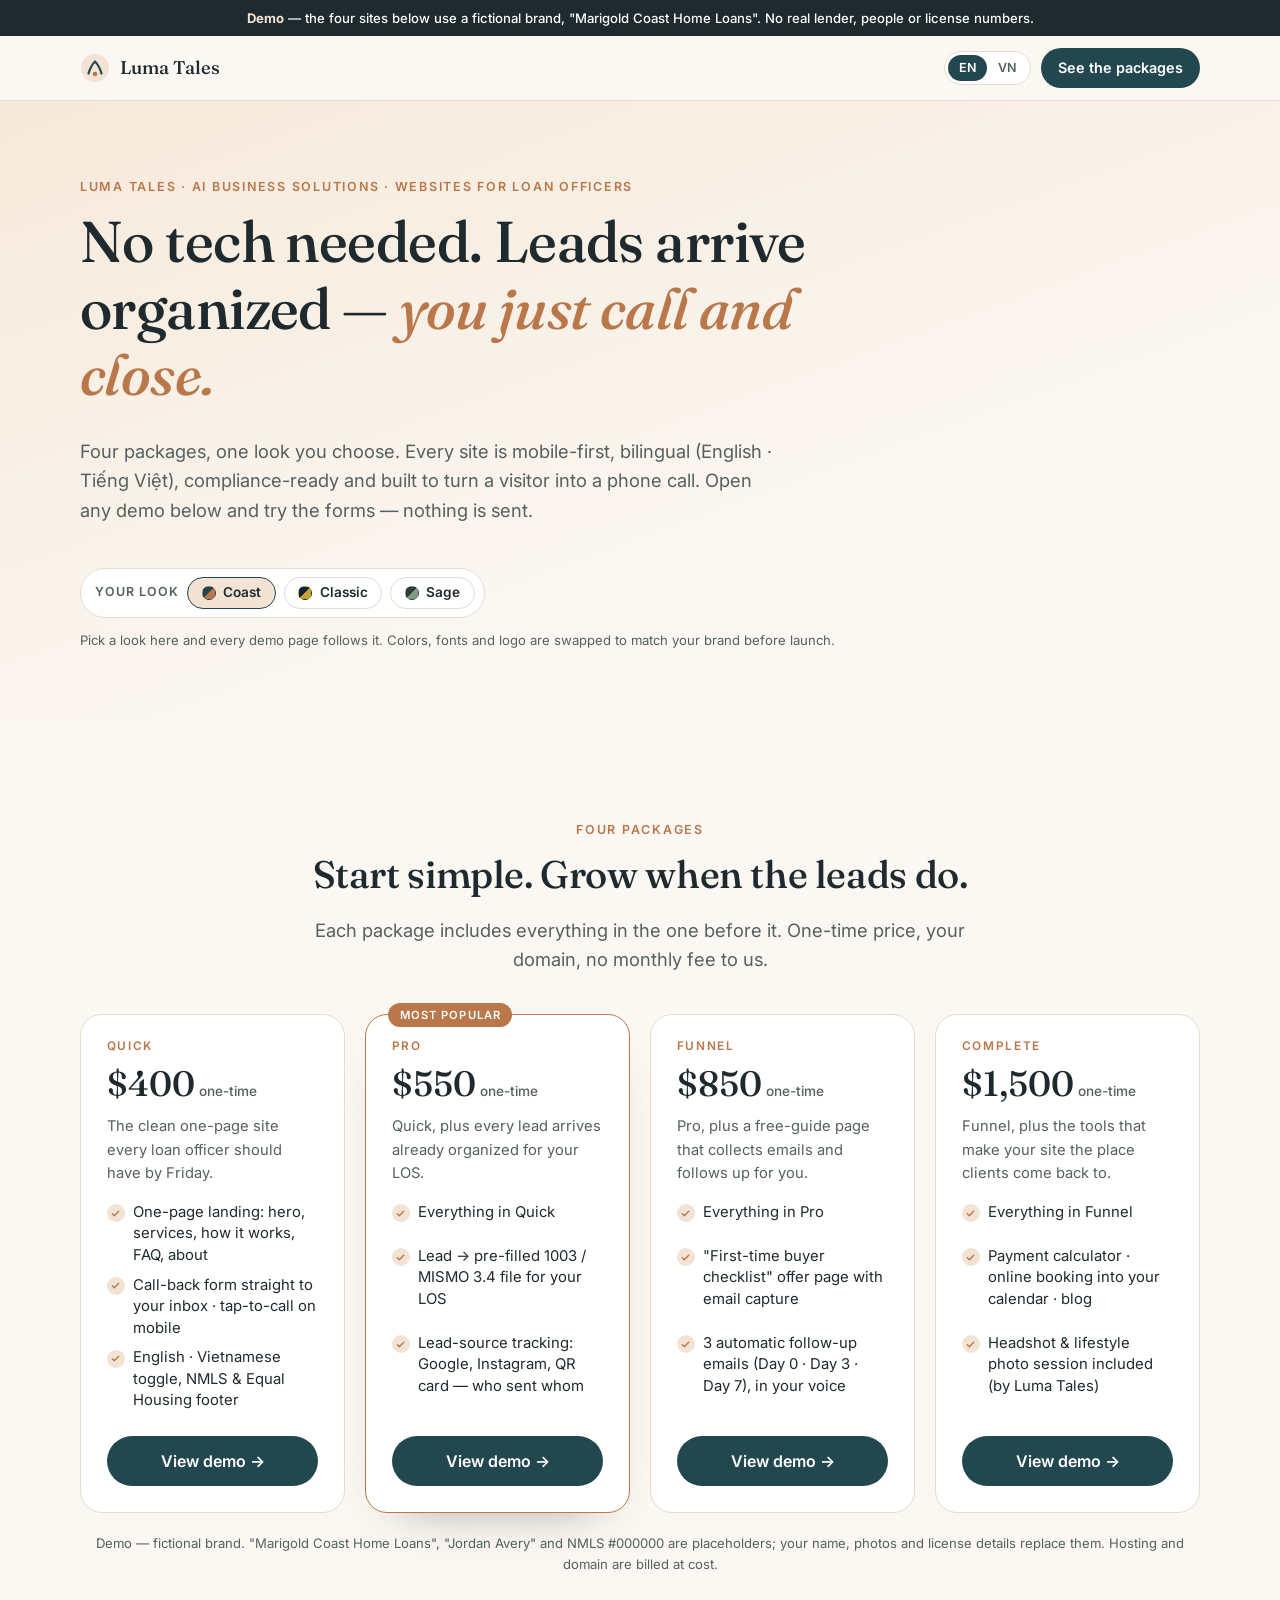
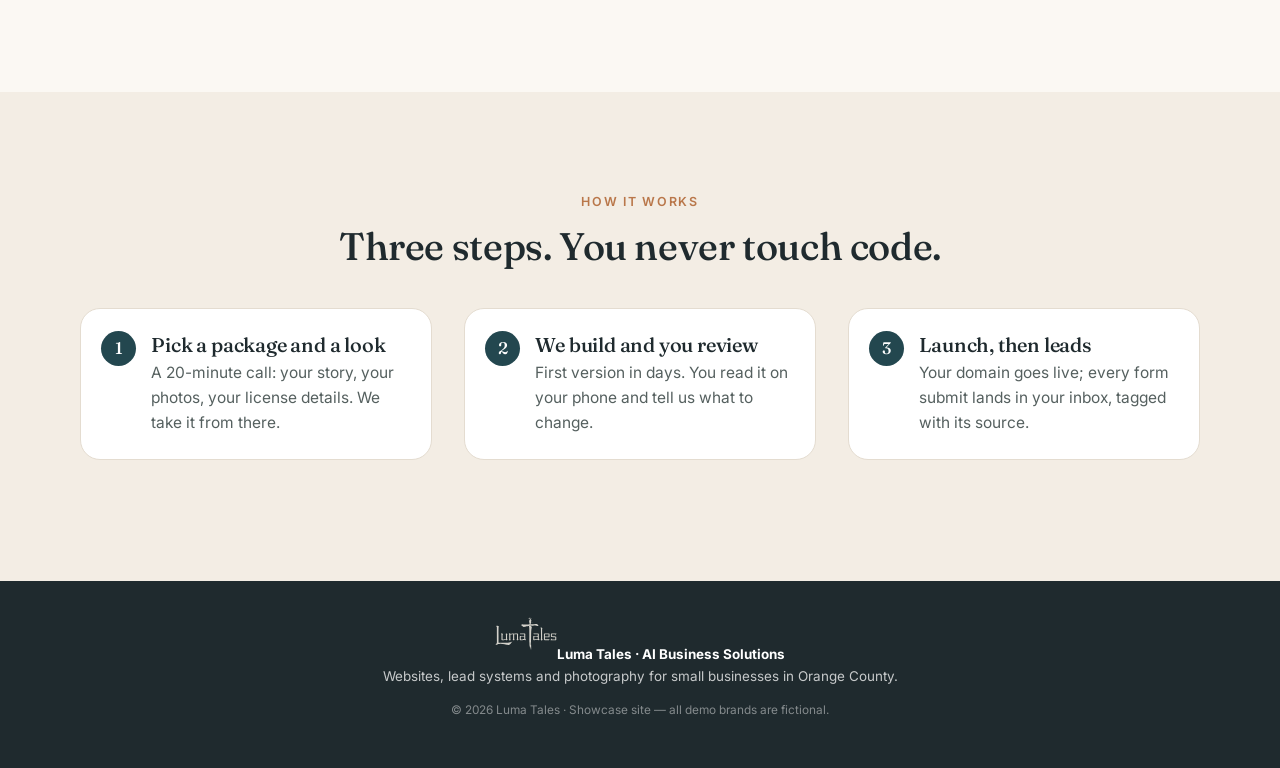
==== commit e1f273c1: "Footer: Luma Tales wordmark (Kulla's vector) on all demo pages Co-Authored-By: Claude Fable 5.1 <nor" ====
--- a/public/index.html
+++ b/public/index.html
@@ -139,7 +139,7 @@
 
 <footer class="show-foot">
   <div class="wrap">
-    <p><strong style="color:#fff">Luma Tales · AI Business Solutions</strong><br><span data-i18n="ft_1">Websites, lead systems and photography for small businesses in Orange County.</span></p>
+    <p><a class="credit-logo" href="https://lumatales.ai" aria-label="Luma Tales"><img src="assets/lumatales-wordmark-dark.svg" alt="Luma Tales" height="34" style="height:34px"></a><strong style="color:#fff">Luma Tales · AI Business Solutions</strong><br><span data-i18n="ft_1">Websites, lead systems and photography for small businesses in Orange County.</span></p>
     <p class="credit" style="margin-top:.5rem">© <span data-year>2026</span> Luma Tales · <span data-i18n="ft_2">Showcase site — all demo brands are fictional.</span></p>
   </div>
 </footer>
--- a/public/assets/luma-kit.css
+++ b/public/assets/luma-kit.css
@@ -207,6 +207,7 @@
 .ehl { display: inline-flex; align-items: center; gap: .5rem; color: #fff; font-weight: 600; }
 .ehl svg { width: 28px; height: 28px; }
 .credit { margin-top: 1.25rem; font-size: .74rem; color: rgb(255 255 255 / .45); }
+.credit-logo { display: inline-block; margin-bottom: .5rem; opacity: .85; } .credit-logo img { height: 56px; width: auto; display: block; }
 
 /* ---------- 14. Reveal on scroll (progressive enhancement) ---------- */
 .js .reveal { opacity: 0; transform: translateY(14px); transition: opacity .6s ease, transform .6s ease; }
--- a/public/assets/showcase.css
+++ b/public/assets/showcase.css
@@ -19,12 +19,25 @@
 .tier-strip nav a[aria-current="page"] { opacity: 1; background: rgb(255 255 255 / .22); }
 .tier-strip nav a.all { opacity: 1; margin-right: .35rem; }
 @media (max-width: 560px) {
-  .tier-strip { font-size: .7rem; }
+  :root { --strip-h: 44px; }                       /* taller strip = finger-sized package links */
+  .tier-strip { font-size: .76rem; }
   .tier-strip .wrap { width: calc(100% - 1rem); gap: .4rem; }
   .tier-strip .viewing .lbl, .tier-strip .sep, .tier-strip nav a.all .long { display: none; }
   .tier-strip nav { gap: 0; }
-  .tier-strip nav a { padding: .35rem .3rem; }
+  .tier-strip nav a { padding: .8rem .36rem; }
   .tier-strip nav a.all { margin-right: .1rem; }
+  .lang-toggle button { min-height: 36px; padding-inline: .8rem; }
+}
+@media (max-width: 430px) {
+  .tier-strip nav a.all .txt { display: none; }    /* arrow only; the link keeps its aria-label */
+  .tier-strip nav a.all { padding-inline: .55rem; }
+}
+@media (max-width: 380px) {
+  .tier-strip { font-size: .7rem; }
+  .tier-strip nav a { padding-inline: .3rem; }
+}
+@media (max-width: 350px) {
+  .tier-strip .viewing .price { display: none; }   /* very small phones: package name stays, price drops */
 }
 body.has-strip .site-header { top: var(--strip-h); }
 
